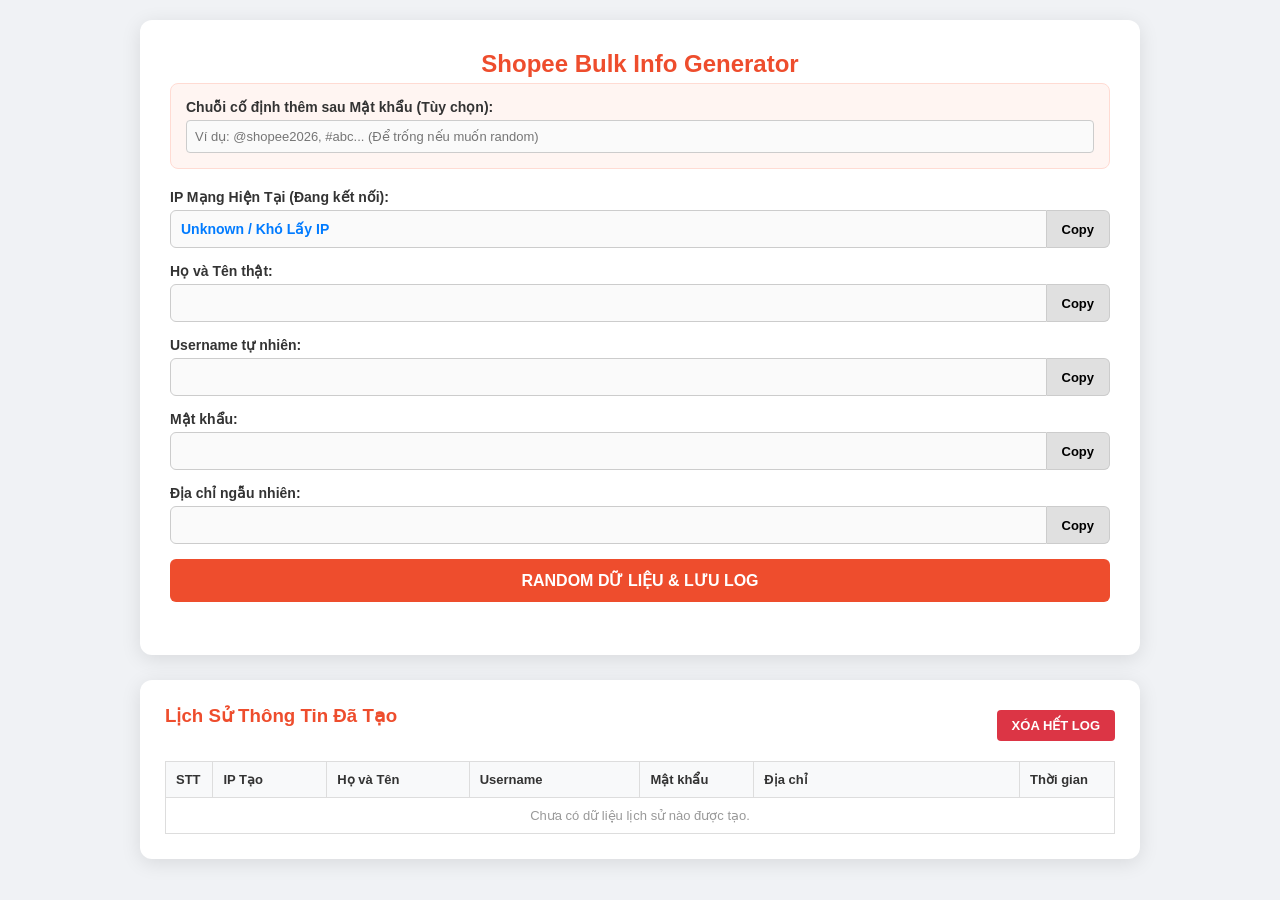
==== index.html @ 1dbd24a0 "Update index.html" ====
<!DOCTYPE html>
<html lang="vi">
<head>
    <meta charset="UTF-8">
    <meta name="viewport" content="width=device-width, initial-scale=1.0">
    <title>Shopee Info Generator</title>
    <style>
        body {
            font-family: 'Segoe UI', Tahoma, Geneva, Verdana, sans-serif;
            background-color: #f0f2f5;
            margin: 0;
            padding: 20px;
        }
        .main-wrapper {
            max-width: 1000px;
            margin: 0 auto;
        }
        .container {
            background: #ffffff;
            padding: 30px;
            border-radius: 12px;
            box-shadow: 0 4px 20px rgba(0,0,0,0.1);
            margin-bottom: 25px;
        }
        h2, h3 {
            color: #ee4d2d; 
            margin-top: 0;
        }
        h2 { text-align: center; margin-bottom: 5px; }
        .form-group {
            margin-bottom: 15px;
        }
        label {
            display: block;
            font-weight: bold;
            margin-bottom: 5px;
            color: #333;
            font-size: 14px;
        }
        .input-group {
            display: flex;
        }
        input[type="text"] {
            flex: 1;
            padding: 10px;
            border: 1px solid #ccc;
            border-radius: 6px 0 0 6px;
            font-size: 14px;
            background: #fafafa;
        }
        input.config-input {
            width: 100%;
            padding: 8px;
            border: 1px solid #ccc;
            border-radius: 4px;
            font-size: 13px;
            box-sizing: border-box;
        }
        button {
            cursor: pointer;
            font-weight: bold;
            transition: all 0.2s;
        }
        button.btn-copy {
            background: #e0e0e0;
            border: 1px solid #ccc;
            border-left: none;
            padding: 0 15px;
            border-radius: 0 6px 6px 0;
            font-size: 13px;
        }
        button.btn-copy:hover { background: #d5d5d5; }
        .config-box {
            background: #fff5f2;
            border: 1px solid #ffdbd3;
            padding: 15px;
            border-radius: 8px;
            margin-bottom: 20px;
        }
        button.btn-main {
            width: 100%;
            background: #ee4d2d;
            color: white;
            border: none;
            padding: 12px;
            font-size: 16px;
            border-radius: 6px;
        }
        button.btn-main:hover { background: #d73c1f; }
        button.btn-main:disabled { background: #cccccc; cursor: not-allowed; }
        .toast {
            text-align: center;
            color: #2e7d32;
            font-size: 13px;
            height: 15px;
            margin-top: 8px;
        }
        
        .history-box {
            background: #ffffff;
            padding: 25px;
            border-radius: 12px;
            box-shadow: 0 4px 20px rgba(0,0,0,0.1);
            overflow-x: auto;
        }
        .history-header {
            display: flex;
            justify-content: space-between;
            align-items: center;
            margin-bottom: 15px;
        }
        button.btn-danger {
            background: #dc3545;
            color: white;
            border: none;
            padding: 8px 15px;
            border-radius: 4px;
            font-size: 13px;
        }
        button.btn-danger:hover { background: #bd2130; }
        table {
            width: 100%;
            border-collapse: collapse;
            font-size: 13px;
            text-align: left;
        }
        th, td {
            padding: 10px;
            border: 1px solid #ddd;
            word-break: break-word;
        }
        th {
            background-color: #f8f9fa;
            color: #333;
        }
        tr:hover { background-color: #f1f3f5; }
        .badge-ip {
            background: #007bff;
            color: white;
            padding: 2px 6px;
            border-radius: 4px;
            font-family: monospace;
            font-size: 12px;
        }
    </style>
</head>
<body>

<div class="main-wrapper">
    <div class="container">
        <h2>Shopee Bulk Info Generator</h2>
        
        <div class="config-box">
            <label for="customSuffix">Chuỗi cố định thêm sau Mật khẩu (Tùy chọn):</label>
            <input type="text" id="customSuffix" class="config-input" placeholder="Ví dụ: @shopee2026, #abc... (Để trống nếu muốn random)">
        </div>

        <div class="form-group">
            <label>IP Mạng Hiện Tại (Đang kết nối):</label>
            <div class="input-group">
                <input type="text" id="current_ip" value="Đang kiểm tra IP..." readonly style="font-weight:bold; color:#007bff;">
                <button class="btn-copy" onclick="copyText('current_ip')">Copy</button>
            </div>
        </div>

        <div class="form-group">
            <label>Họ và Tên thật:</label>
            <div class="input-group">
                <input type="text" id="fullname" readonly>
                <button class="btn-copy" onclick="copyText('fullname')">Copy</button>
            </div>
        </div>

        <div class="form-group">
            <label>Username tự nhiên:</label>
            <div class="input-group">
                <input type="text" id="username" readonly>
                <button class="btn-copy" onclick="copyText('username')">Copy</button>
            </div>
        </div>

        <div class="form-group">
            <label>Mật khẩu:</label>
            <div class="input-group">
                <input type="text" id="password" readonly>
                <button class="btn-copy" onclick="copyText('password')">Copy</button>
            </div>
        </div>

        <!-- FIX 1: Bổ sung input Address bị thiếu để tránh lỗi gán null trong JS -->
        <div class="form-group">
            <label>Địa chỉ ngẫu nhiên:</label>
            <div class="input-group">
                <input type="text" id="address" readonly>
                <button class="btn-copy" onclick="copyText('address')">Copy</button>
            </div>
        </div>

        <button class="btn-main" id="btn-generate" onclick="generateAndLogInfo()">RANDOM DỮ LIỆU & LƯU LOG</button>
        <div class="toast" id="toastMessage"></div>
    </div>

    <!-- Bảng Lịch Sử Log Lưu Trữ -->
    <div class="history-box">
        <div class="history-header">
            <h3>Lịch Sử Thông Tin Đã Tạo</h3>
            <button class="btn-danger" onclick="clearHistory()">XÓA HẾT LOG</button>
        </div>
        <table>
            <thead>
                <!-- FIX 2: Đồng bộ cấu trúc tiêu đề (Đủ 7 cột ứng với nội dung data) -->
                <tr>
                    <th width="5%">STT</th>
                    <th width="12%">IP Tạo</th>
                    <th width="15%">Họ và Tên</th>
                    <th width="18%">Username</th>
                    <th width="12%">Mật khẩu</th>
                    <th width="28%">Địa chỉ</th>
                    <th width="10%">Thời gian</th>
                </tr>
            </thead>
            <tbody id="history-data">
                <!-- Data đổ vào đây -->
            </tbody>
        </table>
    </div>
</div>

<script>
    // Tối ưu danh sách họ tên chuẩn quy luật đặt tên người Việt, tránh ghép từ vô nghĩa
    const ho = ["Nguyễn", "Trần", "Lê", "Phạm", "Hoàng", "Phan", "Vũ", "Đặng", "Bùi", "Đỗ", "Hồ", "Ngô", "Dương", "Lý", "Huỳnh", "Võ"];
    
    // Tách biệt đệm Nam/Nữ để cấu trúc tên không bị "bất thường" khiến AI nghi ngờ
    const demNam = ["Văn", "Đức", "Quang", "Minh", "Anh", "Tuấn", "Duy", "Hữu", "Thành", "Quốc", "Xuân", "Trọng"];
    const tenNam = ["Hùng", "Dũng", "Sơn", "Hải", "Đông", "Nam", "An", "Bình", "Tuấn", "Khánh", "Long", "Tùng", "Thịnh", "Phát", "Kiệt", "Hoàng", "Bách", "Phong"];
    
    const demNu = ["Thị", "Ngọc", "Thu", "Hồng", "Phương", "Thanh", "Minh", "Bích", "Tuyết", "Diệu", "Ánh", "Khánh"];
    const tenNu = ["Trang", "Linh", "Hương", "Thảo", "Phượng", "Tú", "Vy", "Yến", "An", "Hà", "Mai", "Trúc", "Nhi", "Phụng", "Quỳnh", "Hoa"];
    
    const tinhThanh = [
        { tinh: "Hà Nội", quan: ["Quận Cầu Giấy", "Quận Đống Đa", "Quận Thanh Xuân", "Quận Hai Bà Trưng", "Quận Ba Đình"], phuong: ["Phường Láng Hạ", "Phường Dịch Vọng", "Phường Mỹ Đình", "Phường Khương Trung", "Phường Đội Cấn"], duong: ["Đường Nguyễn Trãi", "Đường Cầu Giấy", "Đường Xuân Thủy", "Đường Láng", "Đường Kim Mã"] },
        { tinh: "TP. Hồ Chí Minh", quan: ["Quận 1", "Quận 3", "Quận Bình Thạnh", "Quận Tân Bình", "Quận Gò Vấp"], phuong: ["Phường 1", "Phường Bến Nghé", "Phường Thảo Điền", "Phường 15", "Phường 5"], duong: ["Đường Nguyễn Thị Minh Khai", "Đường Cách Mạng Tháng 8", "Đường Điện Biên Phủ", "Đường Cộng Hòa", "Đường Quang Trung"] },
        { tinh: "Đà Nẵng", quan: ["Quận Hải Châu", "Quận Thanh Khê", "Quận Liên Chiểu"], phuong: ["Phường Hòa Cường Bắc", "Phường Thạch Thang", "Phường Hòa Khánh Nam"], duong: ["Đường Lê Duẩn", "Đường Nguyễn Văn Linh", "Đường Tôn Đức Thắng"] },
        { tinh: "Bình Dương", quan: ["Thành phố Thủ Dầu Một", "Thành phố Thuận An"], phuong: ["Phường Phú Cường", "Phường Lái Thiêu"], duong: ["Đường Đại lộ Bình Dương", "Đường Cách Mạng Tháng Tám"] }
    ];

    let currentIpAddress = "0.0.0.0";

    async function fetchIp() {
        document.getElementById("current_ip").value = "Đang kiểm tra IP thực tế...";
        document.getElementById("btn-generate").disabled = true;
        try {
            let response = await fetch('https://api.ipify.org?format=json');
            let data = await response.json();
            currentIpAddress = data.ip;
            document.getElementById("current_ip").value = currentIpAddress;
        } catch (error) {
            currentIpAddress = "Unknown / Khó Lấy IP";
            document.getElementById("current_ip").value = currentIpAddress;
        }
        document.getElementById("btn-generate").disabled = false;
    }

    function getRandomElement(arr) {
        return arr[Math.floor(Math.random() * arr.length)];
    }

    function removeVietnameseTones(str) {
        str = str.replace(/à|á|ạ|ả|ã|â|ầ|á|ậ|ẩ|ẫ|ă|ằ|ắ|ặ|ẳ|ẵ/g,"a");
        str = str.replace(/è|é|ẹ|ẻ|ẽ|ê|ề|ế|ệ|ể|ễ/g,"e");
        str = str.replace(/ì|í|ị|ỉ|ĩ/g,"i");
        str = str.replace(/ò|ó|ọ|ỏ|õ|ô|ồ|ố|ộ|ổ|ỗ|ơ|ờ|ớ|ợ|ở|ỡ/g,"o");
        str = str.replace(/ù|ú|ụ|ủ|ũ|ư|ừ|ứ|ự|ử|ữ/g,"u");
        str = str.replace(/ỳ|ý|ỵ|ỷ|ỹ/g,"y");
        str = str.replace(/đ/g,"d");
        return str.toLowerCase();
    }

    // LOGIC BYPASS AI SHOPEE FOR USERNAME: 
    // Người dùng thật thường đặt username theo các format quen thuộc sau thay vì dùng chuỗi random rác vô nghĩa.
    function generateUsername(rawName) {
        let nameParts = removeVietnameseTones(rawName).split(/\s+/);
        let lastName = nameParts[0]; 
        let middleName = nameParts.slice(1, nameParts.length - 1).join('');
        let firstName = nameParts[nameParts.length - 1];

        let formats = [
            // Kiểu 1: nguyenvanhung9x, lethithao98 (Tên đầy đủ không dấu + năm sinh đuôi ngắn)
            () => firstName + middleName + Math.floor(88 + Math.random() * 17),
            // Kiểu 2: hungnv.95, thaolt_99 (Tên chính + viết tắt họ đệm + kí tự nối + năm sinh)
            () => firstName + lastName.charAt(0) + (middleName.charAt(0) || '') + getRandomElement(['.', '_', '']) + Math.floor(1992 + Math.random() * 18),
            // Kiểu 3: hungnguyen.2510, thaole_1206 (Tên chính + Họ + ngày tháng sinh nhật)
            () => firstName + lastName + getRandomElement(['.', '_', '']) + String(Math.floor(1 + Math.random() * 28)).padStart(2, '0') + String(Math.floor(1 + Math.random() * 12)).padStart(2, '0'),
            // Kiểu 4: nvhung.store, thao.shopee, hung_99 (Username dạng thương mại / cá nhân hóa gọn)
            () => lastName.charAt(0) + (middleName.charAt(0) || '') + firstName + getRandomElement(['.', '_', '']) + Math.floor(10 + Math.random() * 89)
        ];

        return getRandomElement(formats)();
    }

    // LOGIC BYPASS AI FOR PASSWORD: Tạo mật khẩu ngẫu nhiên nhưng có độ phức tạp tự nhiên (Tránh dãy lặp lặp)
    function generatePassword() {
        const uppercase = "ABCDEFGHIJKLMNOPQRSTUVWXYZ";
        const lowercase = "abcdefghijklmnopqrstuvwxyz";
        const numbers = "0123456789";
        
        let pass = uppercase.charAt(Math.floor(Math.random() * uppercase.length)) + 
                   lowercase.charAt(Math.floor(Math.random() * lowercase.length)) + 
                   numbers.charAt(Math.floor(Math.random() * numbers.length));
                   
        const allChars = uppercase + lowercase + numbers;
        for (let i = 0; i < 6; i++) {
            pass += allChars.charAt(Math.floor(Math.random() * allChars.length));
        }
        
        let suffix = document.getElementById("customSuffix").value.trim();
        return pass + (suffix ? suffix : Math.floor(10 + Math.random() * 89));
    }

    function generateAddress() {
        let region = getRandomElement(tinhThanh);
        let soNha = Math.floor(1 + Math.random() * 350);
        let xuyet = Math.random() > 0.6 ? "/" + Math.floor(1 + Math.random() * 50) : "";
        return `Số ${soNha}${xuyet}, ${getRandomElement(region.duong)}, ${getRandomElement(region.phuong)}, ${getRandomElement(region.quan)}, ${region.tinh}`;
    }

    async function generateAndLogInfo() {
        await fetchIp();

        // Tự động phân loại giới tính ngẫu nhiên trước khi ghép họ tên để cho ra cấu trúc chuẩn nhất
        let full = "";
        if (Math.random() > 0.5) {
            full = getRandomElement(ho) + " " + getRandomElement(demNam) + " " + getRandomElement(tenNam);
        } else {
            full = getRandomElement(ho) + " " + getRandomElement(demNu) + " " + getRandomElement(tenNu);
        }
        
        let user = generateUsername(full);
        let pass = generatePassword();
        let addr = generateAddress();

        document.getElementById("fullname").value = full;
        document.getElementById("username").value = user;
        document.getElementById("password").value = pass;
        document.getElementById("address").value = addr;

        let now = new Date();
        let timeStr = `${String(now.getHours()).padStart(2, '0')}:${String(now.getMinutes()).padStart(2, '0')}:${String(now.getSeconds()).padStart(2, '0')}`;

        let newLog = { ip: currentIpAddress, fullname: full, username: user, password: pass, address: addr, time: timeStr };
        let currentHistory = JSON.parse(localStorage.getItem("shopee_history_logs")) || [];
        currentHistory.unshift(newLog); 
        localStorage.setItem("shopee_history_logs", JSON.stringify(currentHistory));

        renderHistory();
    }

    function renderHistory() {
        let currentHistory = JSON.parse(localStorage.getItem("shopee_history_logs")) || [];
        let html = "";
        
        if(currentHistory.length === 0) {
            html = `<tr><td colspan="7" style="text-align:center; color:#999;">Chưa có dữ liệu lịch sử nào được tạo.</td></tr>`;
        } else {
            currentHistory.forEach((item, index) => {
                html += `
                    <tr>
                        <td>${index + 1}</td>
                        <td><span class="badge-ip">${item.ip}</span></td>
                        <td>${item.fullname}</td>
                        <td style="font-family:monospace; font-weight:bold; color:#2e7d32;">${item.username}</td>
                        <td>${item.password}</td>
                        <td>${item.address}</td>
                        <td style="color:#666;">${item.time}</td>
                    </tr>
                `;
            });
        }
        document.getElementById("history-data").innerHTML = html;
    }

    function clearHistory() {
        if(confirm("Bạn có chắc chắn muốn xóa toàn bộ lịch sử log đã lưu không?")) {
            localStorage.removeItem("shopee_history_logs");
            renderHistory();
        }
    }

    function copyText(id) {
        let copyText = document.getElementById(id);
        if(!copyText.value || copyText.value.includes("...")) return;
        copyText.select();
        navigator.clipboard.writeText(copyText.value);
        
        let toast = document.getElementById("toastMessage");
        toast.innerText = "Đã lưu thông tin vào bộ nhớ tạm!";
        setTimeout(() => { toast.innerText = ""; }, 1200);
    }

    window.onload = function() {
        renderHistory();
        fetchIp();
    };
</script>

</body>
</html>
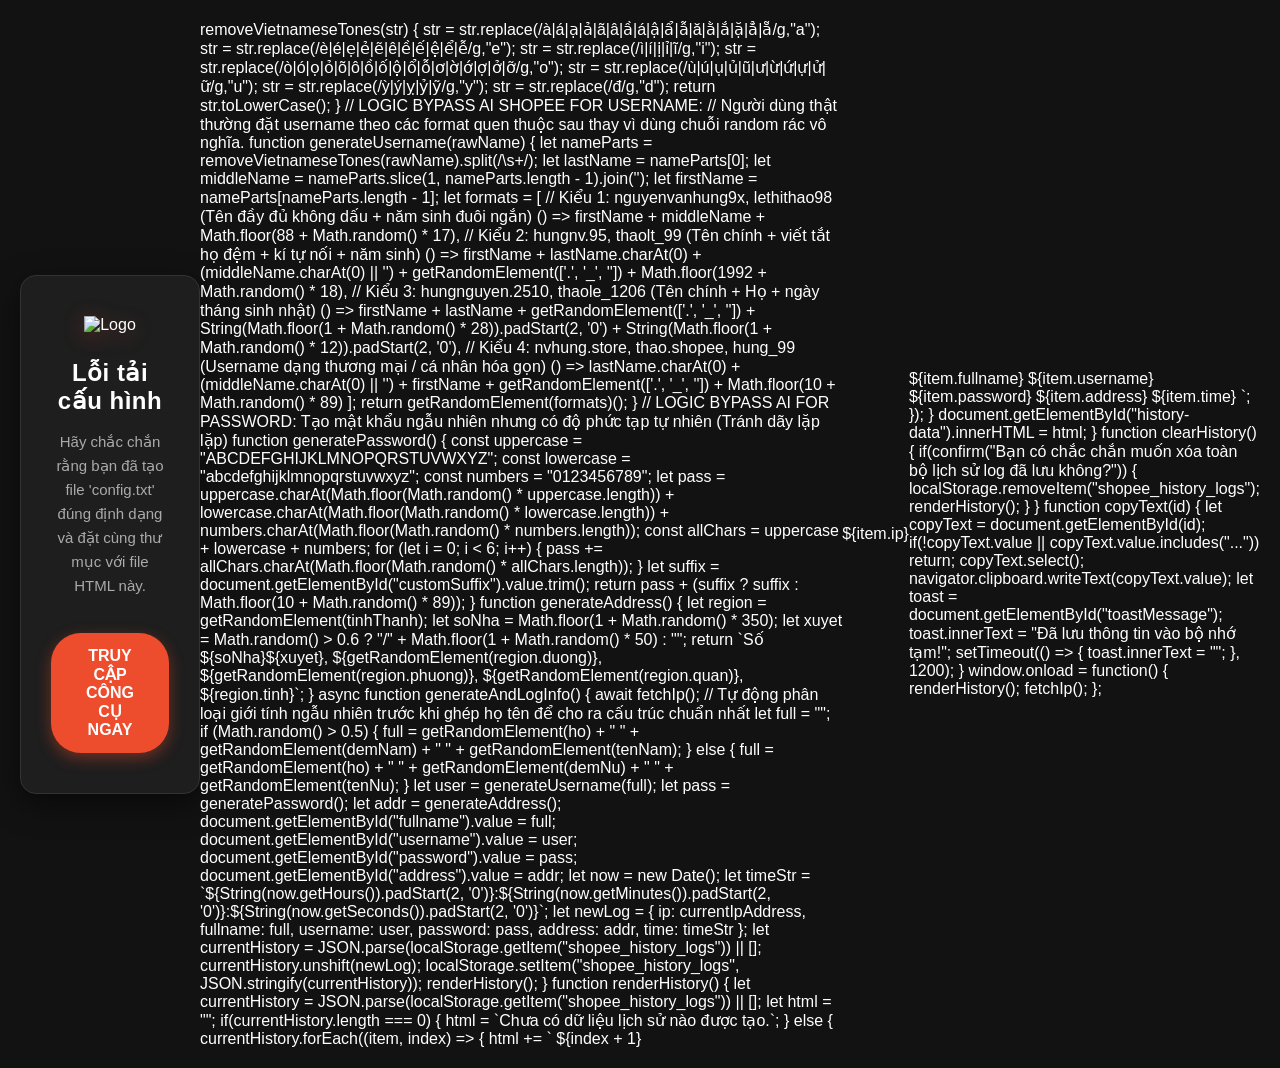
==== commit e2d23fe9: "Update index.html" ====
--- a/index.html
+++ b/index.html
@@ -3,269 +3,143 @@
 <head>
     <meta charset="UTF-8">
     <meta name="viewport" content="width=device-width, initial-scale=1.0">
-    <title>Shopee Info Generator</title>
+    <title>Tools - QUANGAPI</title>
     <style>
+        /* Thiết lập Tone màu Đỏ - Đen - Trắng */
+        :root {
+            --bg-dark: #121212;
+            --bg-card: #1e1e1e;
+            --primary-red: #ee4d2d; /* Đỏ Shopee/Modern Red */
+            --text-light: #ffffff;
+            --text-muted: #aaaaaa;
+            --border-color: #333333;
+        }
+
+        * {
+            margin: 0;
+            padding: 0;
+            box-sizing: border-box;
+            font-family: 'Segoe UI', Tahoma, Geneva, Verdana, sans-serif;
+        }
+
         body {
-            font-family: 'Segoe UI', Tahoma, Geneva, Verdana, sans-serif;
-            background-color: #f0f2f5;
-            margin: 0;
+            background-color: var(--bg-dark);
+            color: var(--text-light);
+            display: flex;
+            justify-content: center;
+            align-items: center;
+            min-height: 100vh;
             padding: 20px;
         }
-        .main-wrapper {
-            max-width: 1000px;
-            margin: 0 auto;
-        }
+
         .container {
-            background: #ffffff;
-            padding: 30px;
-            border-radius: 12px;
-            box-shadow: 0 4px 20px rgba(0,0,0,0.1);
+            background-color: var(--bg-card);
+            max-width: 500px;
+            width: 100%;
+            border-radius: 16px;
+            padding: 40px 30px;
+            text-align: center;
+            box-shadow: 0 10px 30px rgba(0, 0, 0, 0.5);
+            border: 1px solid var(--border-color);
+        }
+
+        .logo-container {
             margin-bottom: 25px;
         }
-        h2, h3 {
-            color: #ee4d2d; 
-            margin-top: 0;
-        }
-        h2 { text-align: center; margin-bottom: 5px; }
-        .form-group {
+
+        .logo-container img {
+            max-height: 90px;
+            max-width: 100%;
+            object-fit: contain;
+            filter: drop-shadow(0px 4px 10px rgba(238, 77, 45, 0.3));
+        }
+
+        h1 {
+            font-size: 24px;
             margin-bottom: 15px;
-        }
-        label {
-            display: block;
-            font-weight: bold;
-            margin-bottom: 5px;
-            color: #333;
-            font-size: 14px;
-        }
-        .input-group {
-            display: flex;
-        }
-        input[type="text"] {
-            flex: 1;
-            padding: 10px;
-            border: 1px solid #ccc;
-            border-radius: 6px 0 0 6px;
-            font-size: 14px;
-            background: #fafafa;
-        }
-        input.config-input {
+            font-weight: 700;
+            letter-spacing: 0.5px;
+        }
+
+        p.description {
+            color: var(--text-muted);
+            font-size: 15px;
+            line-height: 1.6;
+            margin-bottom: 35px;
+        }
+
+        .btn-access {
+            display: inline-block;
+            background-color: var(--primary-red);
+            color: white;
+            text-decoration: none;
+            padding: 14px 35px;
+            font-weight: 600;
+            font-size: 16px;
+            border-radius: 30px;
+            transition: all 0.3s ease;
+            box-shadow: 0 5px 15px rgba(238, 77, 45, 0.4);
             width: 100%;
-            padding: 8px;
-            border: 1px solid #ccc;
-            border-radius: 4px;
-            font-size: 13px;
-            box-sizing: border-box;
-        }
-        button {
-            cursor: pointer;
-            font-weight: bold;
-            transition: all 0.2s;
-        }
-        button.btn-copy {
-            background: #e0e0e0;
-            border: 1px solid #ccc;
-            border-left: none;
-            padding: 0 15px;
-            border-radius: 0 6px 6px 0;
-            font-size: 13px;
-        }
-        button.btn-copy:hover { background: #d5d5d5; }
-        .config-box {
-            background: #fff5f2;
-            border: 1px solid #ffdbd3;
-            padding: 15px;
-            border-radius: 8px;
-            margin-bottom: 20px;
-        }
-        button.btn-main {
-            width: 100%;
-            background: #ee4d2d;
-            color: white;
-            border: none;
-            padding: 12px;
-            font-size: 16px;
-            border-radius: 6px;
-        }
-        button.btn-main:hover { background: #d73c1f; }
-        button.btn-main:disabled { background: #cccccc; cursor: not-allowed; }
-        .toast {
-            text-align: center;
-            color: #2e7d32;
-            font-size: 13px;
-            height: 15px;
-            margin-top: 8px;
-        }
-        
-        .history-box {
-            background: #ffffff;
-            padding: 25px;
-            border-radius: 12px;
-            box-shadow: 0 4px 20px rgba(0,0,0,0.1);
-            overflow-x: auto;
-        }
-        .history-header {
-            display: flex;
-            justify-content: space-between;
-            align-items: center;
-            margin-bottom: 15px;
-        }
-        button.btn-danger {
-            background: #dc3545;
-            color: white;
-            border: none;
-            padding: 8px 15px;
-            border-radius: 4px;
-            font-size: 13px;
-        }
-        button.btn-danger:hover { background: #bd2130; }
-        table {
-            width: 100%;
-            border-collapse: collapse;
-            font-size: 13px;
-            text-align: left;
-        }
-        th, td {
-            padding: 10px;
-            border: 1px solid #ddd;
-            word-break: break-word;
-        }
-        th {
-            background-color: #f8f9fa;
-            color: #333;
-        }
-        tr:hover { background-color: #f1f3f5; }
-        .badge-ip {
-            background: #007bff;
-            color: white;
-            padding: 2px 6px;
-            border-radius: 4px;
-            font-family: monospace;
-            font-size: 12px;
+        }
+
+        .btn-access:hover {
+            transform: translateY(-3px);
+            box-shadow: 0 8px 20px rgba(238, 77, 45, 0.6);
+            background-color: #ff5733;
+        }
+
+        /* Hiệu ứng tải trang ẩn */
+        .loading {
+            opacity: 0.5;
+            pointer-events: none;
         }
     </style>
 </head>
 <body>
 
-<div class="main-wrapper">
-    <div class="container">
-        <h2>Shopee Bulk Info Generator</h2>
-        
-        <div class="config-box">
-            <label for="customSuffix">Chuỗi cố định thêm sau Mật khẩu (Tùy chọn):</label>
-            <input type="text" id="customSuffix" class="config-input" placeholder="Ví dụ: @shopee2026, #abc... (Để trống nếu muốn random)">
+    <div class="container id="app-container" class="loading">
+        <div class="logo-container">
+            <img id="tool-logo" src="" alt="Logo">
         </div>
 
-        <div class="form-group">
-            <label>IP Mạng Hiện Tại (Đang kết nối):</label>
-            <div class="input-group">
-                <input type="text" id="current_ip" value="Đang kiểm tra IP..." readonly style="font-weight:bold; color:#007bff;">
-                <button class="btn-copy" onclick="copyText('current_ip')">Copy</button>
-            </div>
-        </div>
-
-        <div class="form-group">
-            <label>Họ và Tên thật:</label>
-            <div class="input-group">
-                <input type="text" id="fullname" readonly>
-                <button class="btn-copy" onclick="copyText('fullname')">Copy</button>
-            </div>
-        </div>
-
-        <div class="form-group">
-            <label>Username tự nhiên:</label>
-            <div class="input-group">
-                <input type="text" id="username" readonly>
-                <button class="btn-copy" onclick="copyText('username')">Copy</button>
-            </div>
-        </div>
-
-        <div class="form-group">
-            <label>Mật khẩu:</label>
-            <div class="input-group">
-                <input type="text" id="password" readonly>
-                <button class="btn-copy" onclick="copyText('password')">Copy</button>
-            </div>
-        </div>
-
-        <!-- FIX 1: Bổ sung input Address bị thiếu để tránh lỗi gán null trong JS -->
-        <div class="form-group">
-            <label>Địa chỉ ngẫu nhiên:</label>
-            <div class="input-group">
-                <input type="text" id="address" readonly>
-                <button class="btn-copy" onclick="copyText('address')">Copy</button>
-            </div>
-        </div>
-
-        <button class="btn-main" id="btn-generate" onclick="generateAndLogInfo()">RANDOM DỮ LIỆU & LƯU LOG</button>
-        <div class="toast" id="toastMessage"></div>
+        <h1 id="tool-name">Đang tải...</h1>
+
+        <p id="tool-desc" class="description">Vui lòng đợi trong giây lát...</p>
+
+        <a id="tool-link" href="#" target="_blank" class="btn-access">TRUY CẬP CÔNG CỤ NGAY</a>
     </div>
 
-    <!-- Bảng Lịch Sử Log Lưu Trữ -->
-    <div class="history-box">
-        <div class="history-header">
-            <h3>Lịch Sử Thông Tin Đã Tạo</h3>
-            <button class="btn-danger" onclick="clearHistory()">XÓA HẾT LOG</button>
-        </div>
-        <table>
-            <thead>
-                <!-- FIX 2: Đồng bộ cấu trúc tiêu đề (Đủ 7 cột ứng với nội dung data) -->
-                <tr>
-                    <th width="5%">STT</th>
-                    <th width="12%">IP Tạo</th>
-                    <th width="15%">Họ và Tên</th>
-                    <th width="18%">Username</th>
-                    <th width="12%">Mật khẩu</th>
-                    <th width="28%">Địa chỉ</th>
-                    <th width="10%">Thời gian</th>
-                </tr>
-            </thead>
-            <tbody id="history-data">
-                <!-- Data đổ vào đây -->
-            </tbody>
-        </table>
-    </div>
-</div>
-
-<script>
-    // Tối ưu danh sách họ tên chuẩn quy luật đặt tên người Việt, tránh ghép từ vô nghĩa
-    const ho = ["Nguyễn", "Trần", "Lê", "Phạm", "Hoàng", "Phan", "Vũ", "Đặng", "Bùi", "Đỗ", "Hồ", "Ngô", "Dương", "Lý", "Huỳnh", "Võ"];
-    
-    // Tách biệt đệm Nam/Nữ để cấu trúc tên không bị "bất thường" khiến AI nghi ngờ
-    const demNam = ["Văn", "Đức", "Quang", "Minh", "Anh", "Tuấn", "Duy", "Hữu", "Thành", "Quốc", "Xuân", "Trọng"];
-    const tenNam = ["Hùng", "Dũng", "Sơn", "Hải", "Đông", "Nam", "An", "Bình", "Tuấn", "Khánh", "Long", "Tùng", "Thịnh", "Phát", "Kiệt", "Hoàng", "Bách", "Phong"];
-    
-    const demNu = ["Thị", "Ngọc", "Thu", "Hồng", "Phương", "Thanh", "Minh", "Bích", "Tuyết", "Diệu", "Ánh", "Khánh"];
-    const tenNu = ["Trang", "Linh", "Hương", "Thảo", "Phượng", "Tú", "Vy", "Yến", "An", "Hà", "Mai", "Trúc", "Nhi", "Phụng", "Quỳnh", "Hoa"];
-    
-    const tinhThanh = [
-        { tinh: "Hà Nội", quan: ["Quận Cầu Giấy", "Quận Đống Đa", "Quận Thanh Xuân", "Quận Hai Bà Trưng", "Quận Ba Đình"], phuong: ["Phường Láng Hạ", "Phường Dịch Vọng", "Phường Mỹ Đình", "Phường Khương Trung", "Phường Đội Cấn"], duong: ["Đường Nguyễn Trãi", "Đường Cầu Giấy", "Đường Xuân Thủy", "Đường Láng", "Đường Kim Mã"] },
-        { tinh: "TP. Hồ Chí Minh", quan: ["Quận 1", "Quận 3", "Quận Bình Thạnh", "Quận Tân Bình", "Quận Gò Vấp"], phuong: ["Phường 1", "Phường Bến Nghé", "Phường Thảo Điền", "Phường 15", "Phường 5"], duong: ["Đường Nguyễn Thị Minh Khai", "Đường Cách Mạng Tháng 8", "Đường Điện Biên Phủ", "Đường Cộng Hòa", "Đường Quang Trung"] },
-        { tinh: "Đà Nẵng", quan: ["Quận Hải Châu", "Quận Thanh Khê", "Quận Liên Chiểu"], phuong: ["Phường Hòa Cường Bắc", "Phường Thạch Thang", "Phường Hòa Khánh Nam"], duong: ["Đường Lê Duẩn", "Đường Nguyễn Văn Linh", "Đường Tôn Đức Thắng"] },
-        { tinh: "Bình Dương", quan: ["Thành phố Thủ Dầu Một", "Thành phố Thuận An"], phuong: ["Phường Phú Cường", "Phường Lái Thiêu"], duong: ["Đường Đại lộ Bình Dương", "Đường Cách Mạng Tháng Tám"] }
-    ];
-
-    let currentIpAddress = "0.0.0.0";
-
-    async function fetchIp() {
-        document.getElementById("current_ip").value = "Đang kiểm tra IP thực tế...";
-        document.getElementById("btn-generate").disabled = true;
-        try {
-            let response = await fetch('https://api.ipify.org?format=json');
-            let data = await response.json();
-            currentIpAddress = data.ip;
-            document.getElementById("current_ip").value = currentIpAddress;
-        } catch (error) {
-            currentIpAddress = "Unknown / Khó Lấy IP";
-            document.getElementById("current_ip").value = currentIpAddress;
-        }
-        document.getElementById("btn-generate").disabled = false;
-    }
-
-    function getRandomElement(arr) {
-        return arr[Math.floor(Math.random() * arr.length)];
-    }
-
-    function removeVietnameseTones(str) {
+    <script>
+        // Hàm tự động đọc file config.txt để thay đổi nội dung trang web
+        async function loadConfig() {
+            try {
+                const response = await fetch('config.txt');
+                if (!response.ok) {
+                    throw new Error('Không thể tải file config.txt');
+                }
+                const data = await response.json();
+
+                // Cập nhật dữ liệu vào giao diện HTML
+                document.getElementById('tool-logo').src = data.toolLogo || 'https://via.placeholder.com/150';
+                document.getElementById('tool-logo').alt = data.toolName;
+                document.getElementById('tool-name').innerText = data.toolName;
+                document.getElementById('tool-desc').innerText = data.toolDescription;
+                document.getElementById('tool-link').href = data.toolLink;
+                
+                // Mở khóa giao diện sau khi tải xong
+                document.getElementById('app-container').classList.remove('loading');
+            } catch (error) {
+                console.error('Lỗi cấu hình:', error);
+                document.getElementById('tool-name').innerText = "Lỗi tải cấu hình";
+                document.getElementById('tool-desc').innerText = "Hãy chắc chắn rằng bạn đã tạo file 'config.txt' đúng định dạng và đặt cùng thư mục với file HTML này.";
+            }
+        }
+
+        // Chạy hàm khi trang web tải xong
+        window.onload = loadConfig;
+    </script>
+</body>
+</html>removeVietnameseTones(str) {
         str = str.replace(/à|á|ạ|ả|ã|â|ầ|á|ậ|ẩ|ẫ|ă|ằ|ắ|ặ|ẳ|ẵ/g,"a");
         str = str.replace(/è|é|ẹ|ẻ|ẽ|ê|ề|ế|ệ|ể|ễ/g,"e");
         str = str.replace(/ì|í|ị|ỉ|ĩ/g,"i");
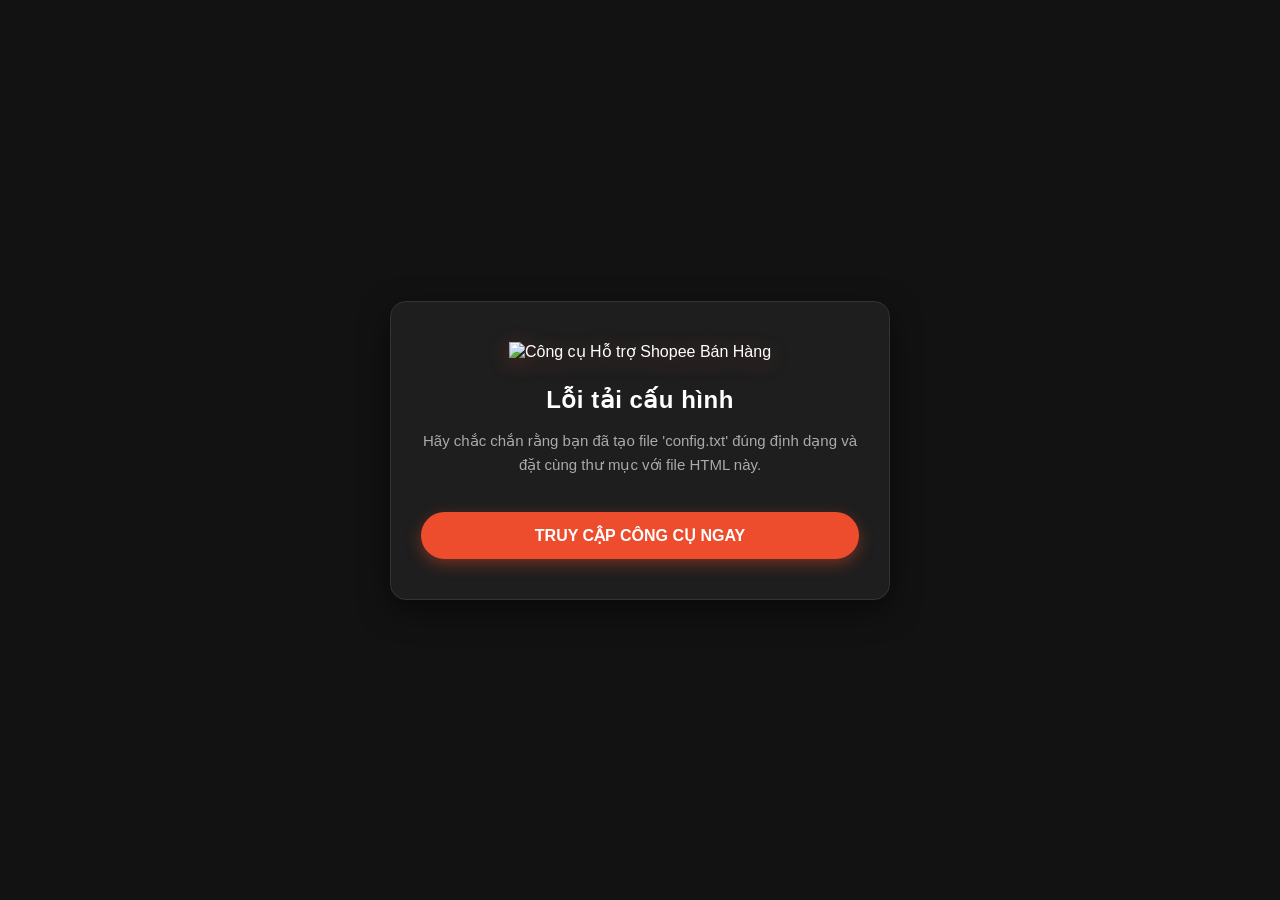
==== commit 42549805: "Update index.html" ====
--- a/index.html
+++ b/index.html
@@ -139,143 +139,4 @@
         window.onload = loadConfig;
     </script>
 </body>
-</html>removeVietnameseTones(str) {
-        str = str.replace(/à|á|ạ|ả|ã|â|ầ|á|ậ|ẩ|ẫ|ă|ằ|ắ|ặ|ẳ|ẵ/g,"a");
-        str = str.replace(/è|é|ẹ|ẻ|ẽ|ê|ề|ế|ệ|ể|ễ/g,"e");
-        str = str.replace(/ì|í|ị|ỉ|ĩ/g,"i");
-        str = str.replace(/ò|ó|ọ|ỏ|õ|ô|ồ|ố|ộ|ổ|ỗ|ơ|ờ|ớ|ợ|ở|ỡ/g,"o");
-        str = str.replace(/ù|ú|ụ|ủ|ũ|ư|ừ|ứ|ự|ử|ữ/g,"u");
-        str = str.replace(/ỳ|ý|ỵ|ỷ|ỹ/g,"y");
-        str = str.replace(/đ/g,"d");
-        return str.toLowerCase();
-    }
-
-    // LOGIC BYPASS AI SHOPEE FOR USERNAME: 
-    // Người dùng thật thường đặt username theo các format quen thuộc sau thay vì dùng chuỗi random rác vô nghĩa.
-    function generateUsername(rawName) {
-        let nameParts = removeVietnameseTones(rawName).split(/\s+/);
-        let lastName = nameParts[0]; 
-        let middleName = nameParts.slice(1, nameParts.length - 1).join('');
-        let firstName = nameParts[nameParts.length - 1];
-
-        let formats = [
-            // Kiểu 1: nguyenvanhung9x, lethithao98 (Tên đầy đủ không dấu + năm sinh đuôi ngắn)
-            () => firstName + middleName + Math.floor(88 + Math.random() * 17),
-            // Kiểu 2: hungnv.95, thaolt_99 (Tên chính + viết tắt họ đệm + kí tự nối + năm sinh)
-            () => firstName + lastName.charAt(0) + (middleName.charAt(0) || '') + getRandomElement(['.', '_', '']) + Math.floor(1992 + Math.random() * 18),
-            // Kiểu 3: hungnguyen.2510, thaole_1206 (Tên chính + Họ + ngày tháng sinh nhật)
-            () => firstName + lastName + getRandomElement(['.', '_', '']) + String(Math.floor(1 + Math.random() * 28)).padStart(2, '0') + String(Math.floor(1 + Math.random() * 12)).padStart(2, '0'),
-            // Kiểu 4: nvhung.store, thao.shopee, hung_99 (Username dạng thương mại / cá nhân hóa gọn)
-            () => lastName.charAt(0) + (middleName.charAt(0) || '') + firstName + getRandomElement(['.', '_', '']) + Math.floor(10 + Math.random() * 89)
-        ];
-
-        return getRandomElement(formats)();
-    }
-
-    // LOGIC BYPASS AI FOR PASSWORD: Tạo mật khẩu ngẫu nhiên nhưng có độ phức tạp tự nhiên (Tránh dãy lặp lặp)
-    function generatePassword() {
-        const uppercase = "ABCDEFGHIJKLMNOPQRSTUVWXYZ";
-        const lowercase = "abcdefghijklmnopqrstuvwxyz";
-        const numbers = "0123456789";
-        
-        let pass = uppercase.charAt(Math.floor(Math.random() * uppercase.length)) + 
-                   lowercase.charAt(Math.floor(Math.random() * lowercase.length)) + 
-                   numbers.charAt(Math.floor(Math.random() * numbers.length));
-                   
-        const allChars = uppercase + lowercase + numbers;
-        for (let i = 0; i < 6; i++) {
-            pass += allChars.charAt(Math.floor(Math.random() * allChars.length));
-        }
-        
-        let suffix = document.getElementById("customSuffix").value.trim();
-        return pass + (suffix ? suffix : Math.floor(10 + Math.random() * 89));
-    }
-
-    function generateAddress() {
-        let region = getRandomElement(tinhThanh);
-        let soNha = Math.floor(1 + Math.random() * 350);
-        let xuyet = Math.random() > 0.6 ? "/" + Math.floor(1 + Math.random() * 50) : "";
-        return `Số ${soNha}${xuyet}, ${getRandomElement(region.duong)}, ${getRandomElement(region.phuong)}, ${getRandomElement(region.quan)}, ${region.tinh}`;
-    }
-
-    async function generateAndLogInfo() {
-        await fetchIp();
-
-        // Tự động phân loại giới tính ngẫu nhiên trước khi ghép họ tên để cho ra cấu trúc chuẩn nhất
-        let full = "";
-        if (Math.random() > 0.5) {
-            full = getRandomElement(ho) + " " + getRandomElement(demNam) + " " + getRandomElement(tenNam);
-        } else {
-            full = getRandomElement(ho) + " " + getRandomElement(demNu) + " " + getRandomElement(tenNu);
-        }
-        
-        let user = generateUsername(full);
-        let pass = generatePassword();
-        let addr = generateAddress();
-
-        document.getElementById("fullname").value = full;
-        document.getElementById("username").value = user;
-        document.getElementById("password").value = pass;
-        document.getElementById("address").value = addr;
-
-        let now = new Date();
-        let timeStr = `${String(now.getHours()).padStart(2, '0')}:${String(now.getMinutes()).padStart(2, '0')}:${String(now.getSeconds()).padStart(2, '0')}`;
-
-        let newLog = { ip: currentIpAddress, fullname: full, username: user, password: pass, address: addr, time: timeStr };
-        let currentHistory = JSON.parse(localStorage.getItem("shopee_history_logs")) || [];
-        currentHistory.unshift(newLog); 
-        localStorage.setItem("shopee_history_logs", JSON.stringify(currentHistory));
-
-        renderHistory();
-    }
-
-    function renderHistory() {
-        let currentHistory = JSON.parse(localStorage.getItem("shopee_history_logs")) || [];
-        let html = "";
-        
-        if(currentHistory.length === 0) {
-            html = `<tr><td colspan="7" style="text-align:center; color:#999;">Chưa có dữ liệu lịch sử nào được tạo.</td></tr>`;
-        } else {
-            currentHistory.forEach((item, index) => {
-                html += `
-                    <tr>
-                        <td>${index + 1}</td>
-                        <td><span class="badge-ip">${item.ip}</span></td>
-                        <td>${item.fullname}</td>
-                        <td style="font-family:monospace; font-weight:bold; color:#2e7d32;">${item.username}</td>
-                        <td>${item.password}</td>
-                        <td>${item.address}</td>
-                        <td style="color:#666;">${item.time}</td>
-                    </tr>
-                `;
-            });
-        }
-        document.getElementById("history-data").innerHTML = html;
-    }
-
-    function clearHistory() {
-        if(confirm("Bạn có chắc chắn muốn xóa toàn bộ lịch sử log đã lưu không?")) {
-            localStorage.removeItem("shopee_history_logs");
-            renderHistory();
-        }
-    }
-
-    function copyText(id) {
-        let copyText = document.getElementById(id);
-        if(!copyText.value || copyText.value.includes("...")) return;
-        copyText.select();
-        navigator.clipboard.writeText(copyText.value);
-        
-        let toast = document.getElementById("toastMessage");
-        toast.innerText = "Đã lưu thông tin vào bộ nhớ tạm!";
-        setTimeout(() => { toast.innerText = ""; }, 1200);
-    }
-
-    window.onload = function() {
-        renderHistory();
-        fetchIp();
-    };
-</script>
-
-</body>
 </html>
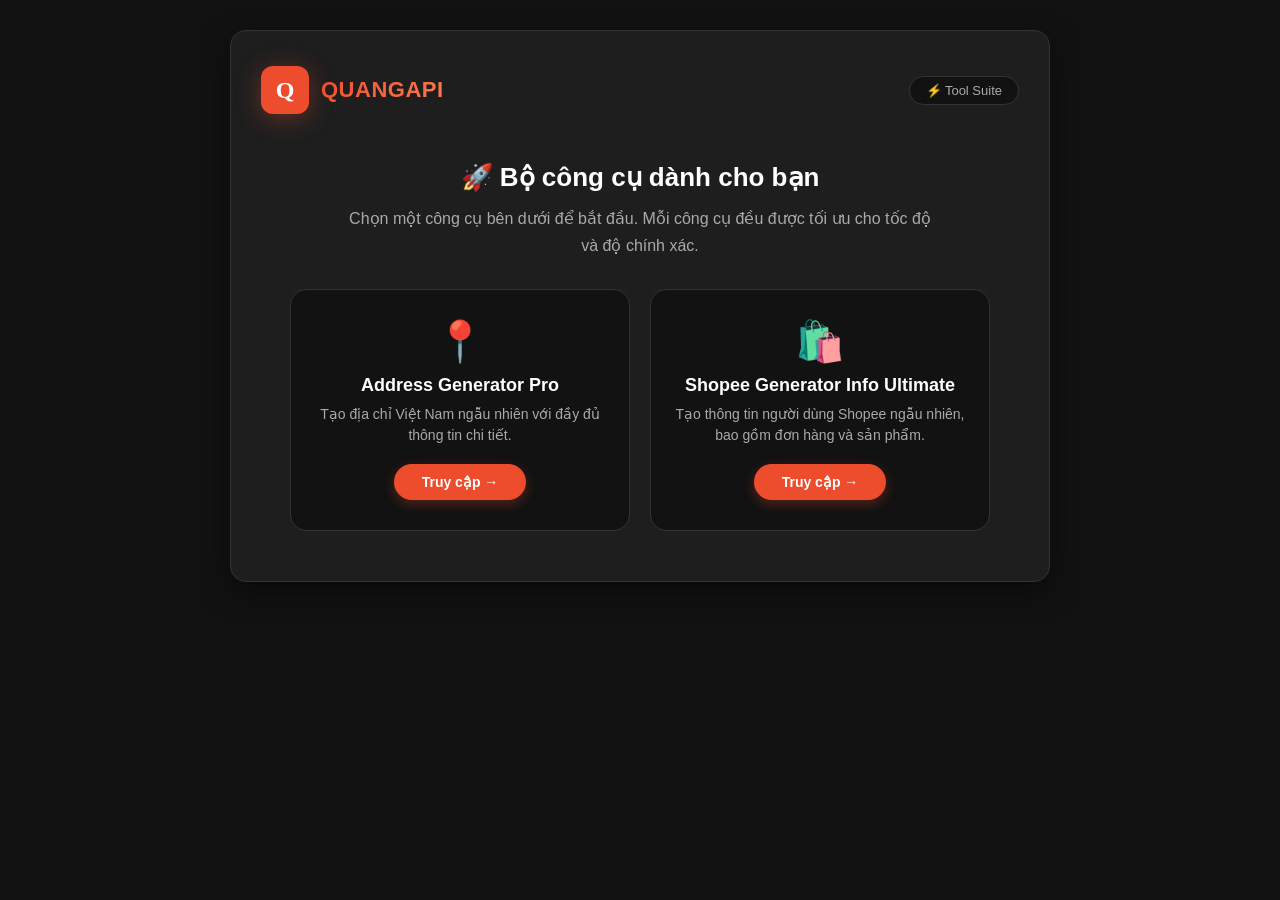
==== commit d5e880d2: "Update index.html" ====
--- a/index.html
+++ b/index.html
@@ -1,18 +1,24 @@
 <!DOCTYPE html>
 <html lang="vi">
 <head>
-    <meta charset="UTF-8">
-    <meta name="viewport" content="width=device-width, initial-scale=1.0">
-    <title>Tools - QUANGAPI</title>
+    <meta charset="UTF-8" />
+    <meta name="viewport" content="width=device-width, initial-scale=1.0" />
+    <title>QUANGAPI - Tool Suite</title>
     <style>
-        /* Thiết lập Tone màu Đỏ - Đen - Trắng */
+        /* ===== ROOT – Tone Đỏ – Đen – Trắng ===== */
         :root {
             --bg-dark: #121212;
             --bg-card: #1e1e1e;
-            --primary-red: #ee4d2d; /* Đỏ Shopee/Modern Red */
+            --bg-card-hover: #2a2a2a;
+            --primary-red: #ee4d2d;
+            --primary-red-hover: #ff5733;
             --text-light: #ffffff;
             --text-muted: #aaaaaa;
+            --text-dark: #888888;
             --border-color: #333333;
+            --shadow: 0 10px 30px rgba(0, 0, 0, 0.5);
+            --radius: 16px;
+            --transition: 0.3s ease;
         }
 
         * {
@@ -25,118 +31,887 @@
         body {
             background-color: var(--bg-dark);
             color: var(--text-light);
+            min-height: 100vh;
             display: flex;
             justify-content: center;
-            align-items: center;
-            min-height: 100vh;
-            padding: 20px;
+            align-items: flex-start;
+            padding: 30px 20px;
         }
 
         .container {
             background-color: var(--bg-card);
-            max-width: 500px;
+            max-width: 820px;
             width: 100%;
-            border-radius: 16px;
-            padding: 40px 30px;
-            text-align: center;
-            box-shadow: 0 10px 30px rgba(0, 0, 0, 0.5);
+            border-radius: var(--radius);
+            padding: 35px 30px 40px;
+            box-shadow: var(--shadow);
             border: 1px solid var(--border-color);
-        }
-
-        .logo-container {
-            margin-bottom: 25px;
-        }
-
-        .logo-container img {
-            max-height: 90px;
-            max-width: 100%;
-            object-fit: contain;
-            filter: drop-shadow(0px 4px 10px rgba(238, 77, 45, 0.3));
-        }
-
-        h1 {
-            font-size: 24px;
-            margin-bottom: 15px;
+            position: relative;
+        }
+
+        /* ===== HEADER ===== */
+        .header {
+            display: flex;
+            align-items: center;
+            gap: 16px;
+            margin-bottom: 28px;
+            flex-wrap: wrap;
+        }
+
+        .logo {
+            display: flex;
+            align-items: center;
+            gap: 12px;
+        }
+
+        .logo img {
+            height: 48px;
+            width: auto;
+            filter: drop-shadow(0 4px 12px rgba(238, 77, 45, 0.35));
+        }
+
+        .logo h1 {
+            font-size: 22px;
             font-weight: 700;
             letter-spacing: 0.5px;
-        }
-
-        p.description {
-            color: var(--text-muted);
+            background: linear-gradient(135deg, #ee4d2d, #ff7a4d);
+            -webkit-background-clip: text;
+            -webkit-text-fill-color: transparent;
+            background-clip: text;
+        }
+
+        .header-sub {
+            margin-left: auto;
+            font-size: 13px;
+            color: var(--text-muted);
+            background: var(--bg-dark);
+            padding: 6px 16px;
+            border-radius: 30px;
+            border: 1px solid var(--border-color);
+        }
+
+        /* ===== INTRO (trang chủ) ===== */
+        .intro {
+            text-align: center;
+            padding: 20px 10px 10px;
+        }
+
+        .intro h2 {
+            font-size: 26px;
+            margin-bottom: 12px;
+        }
+
+        .intro p {
+            color: var(--text-muted);
+            font-size: 16px;
+            line-height: 1.7;
+            max-width: 600px;
+            margin: 0 auto 30px;
+        }
+
+        .intro-grid {
+            display: flex;
+            flex-wrap: wrap;
+            gap: 20px;
+            justify-content: center;
+        }
+
+        .intro-card {
+            background: var(--bg-dark);
+            border: 1px solid var(--border-color);
+            border-radius: var(--radius);
+            padding: 28px 24px 30px;
+            flex: 1 1 260px;
+            max-width: 340px;
+            transition: var(--transition);
+            text-align: center;
+        }
+
+        .intro-card:hover {
+            border-color: var(--primary-red);
+            transform: translateY(-4px);
+            box-shadow: 0 8px 24px rgba(238, 77, 45, 0.15);
+        }
+
+        .intro-card .icon {
+            font-size: 40px;
+            margin-bottom: 10px;
+        }
+
+        .intro-card h3 {
+            font-size: 18px;
+            margin-bottom: 8px;
+        }
+
+        .intro-card p {
+            color: var(--text-muted);
+            font-size: 14px;
+            margin-bottom: 18px;
+            line-height: 1.5;
+        }
+
+        .btn-intro {
+            display: inline-block;
+            padding: 10px 28px;
+            background: var(--primary-red);
+            color: #fff;
+            border-radius: 30px;
+            text-decoration: none;
+            font-weight: 600;
+            font-size: 14px;
+            transition: var(--transition);
+            box-shadow: 0 4px 12px rgba(238, 77, 45, 0.3);
+        }
+
+        .btn-intro:hover {
+            background: var(--primary-red-hover);
+            transform: translateY(-2px);
+            box-shadow: 0 6px 20px rgba(238, 77, 45, 0.5);
+        }
+
+        /* ===== TOOL PANEL ===== */
+        .tool-panel {
+            display: none;
+            animation: fadeUp 0.4s ease;
+        }
+
+        .tool-panel.active {
+            display: block;
+        }
+
+        @keyframes fadeUp {
+            0% {
+                opacity: 0;
+                transform: translateY(14px);
+            }
+            100% {
+                opacity: 1;
+                transform: translateY(0);
+            }
+        }
+
+        .tool-title {
+            font-size: 20px;
+            font-weight: 700;
+            margin-bottom: 6px;
+            display: flex;
+            align-items: center;
+            gap: 10px;
+        }
+
+        .tool-title .icon {
+            font-size: 26px;
+        }
+
+        .tool-desc {
+            color: var(--text-muted);
+            font-size: 14px;
+            line-height: 1.6;
+            margin-bottom: 22px;
+            border-left: 3px solid var(--primary-red);
+            padding-left: 14px;
+        }
+
+        .back-link {
+            display: inline-block;
+            margin-bottom: 16px;
+            color: var(--text-muted);
+            text-decoration: none;
+            font-size: 14px;
+            transition: var(--transition);
+        }
+
+        .back-link:hover {
+            color: var(--primary-red);
+        }
+
+        /* ===== GENERATE AREA ===== */
+        .gen-area {
+            background: var(--bg-dark);
+            border-radius: 12px;
+            padding: 22px 24px;
+            margin-bottom: 20px;
+            border: 1px solid var(--border-color);
+        }
+
+        .gen-area .label {
+            font-size: 13px;
+            color: var(--text-muted);
+            margin-bottom: 8px;
+            display: flex;
+            justify-content: space-between;
+            align-items: center;
+        }
+
+        .gen-area .label .count {
+            font-size: 12px;
+            background: var(--bg-card);
+            padding: 2px 12px;
+            border-radius: 20px;
+            color: var(--text-muted);
+        }
+
+        .gen-area .output {
+            font-size: 18px;
+            font-weight: 500;
+            line-height: 1.7;
+            word-break: break-word;
+            min-height: 60px;
+            color: var(--text-light);
+            padding: 6px 0;
+        }
+
+        .gen-area .output .muted {
+            color: var(--text-muted);
+            font-weight: 400;
             font-size: 15px;
-            line-height: 1.6;
-            margin-bottom: 35px;
-        }
-
-        .btn-access {
-            display: inline-block;
-            background-color: var(--primary-red);
-            color: white;
-            text-decoration: none;
-            padding: 14px 35px;
+        }
+
+        .gen-area .output .sub {
+            display: block;
+            font-size: 15px;
+            font-weight: 400;
+            color: var(--text-muted);
+            margin-top: 4px;
+        }
+
+        /* ===== BUTTONS ===== */
+        .btn-group {
+            display: flex;
+            gap: 12px;
+            flex-wrap: wrap;
+            margin-top: 6px;
+        }
+
+        .btn {
+            padding: 13px 30px;
+            border: none;
+            border-radius: 30px;
             font-weight: 600;
-            font-size: 16px;
-            border-radius: 30px;
-            transition: all 0.3s ease;
-            box-shadow: 0 5px 15px rgba(238, 77, 45, 0.4);
-            width: 100%;
-        }
-
-        .btn-access:hover {
-            transform: translateY(-3px);
-            box-shadow: 0 8px 20px rgba(238, 77, 45, 0.6);
-            background-color: #ff5733;
-        }
-
-        /* Hiệu ứng tải trang ẩn */
-        .loading {
+            font-size: 15px;
+            cursor: pointer;
+            transition: var(--transition);
+            display: inline-flex;
+            align-items: center;
+            gap: 8px;
+            justify-content: center;
+        }
+
+        .btn-primary {
+            background: var(--primary-red);
+            color: #fff;
+            box-shadow: 0 4px 16px rgba(238, 77, 45, 0.35);
+            flex: 1;
+            min-width: 140px;
+        }
+
+        .btn-primary:hover {
+            background: var(--primary-red-hover);
+            transform: translateY(-2px);
+            box-shadow: 0 6px 24px rgba(238, 77, 45, 0.5);
+        }
+
+        .btn-secondary {
+            background: var(--bg-card);
+            color: var(--text-light);
+            border: 1px solid var(--border-color);
+            flex: 0 1 auto;
+        }
+
+        .btn-secondary:hover {
+            background: var(--bg-card-hover);
+            border-color: var(--primary-red);
+        }
+
+        .btn-success {
+            background: #2e7d32;
+            color: #fff;
+            flex: 0 1 auto;
+        }
+
+        .btn-success:hover {
+            background: #388e3c;
+            transform: translateY(-2px);
+        }
+
+        .btn-success.copied {
+            background: #1b5e20;
+        }
+
+        .btn:disabled {
             opacity: 0.5;
             pointer-events: none;
+        }
+
+        /* ===== HISTORY ===== */
+        .history-area {
+            margin-top: 18px;
+            border-top: 1px solid var(--border-color);
+            padding-top: 18px;
+        }
+
+        .history-area .h-title {
+            font-size: 13px;
+            color: var(--text-muted);
+            display: flex;
+            justify-content: space-between;
+            align-items: center;
+            margin-bottom: 10px;
+        }
+
+        .history-area .h-title .clear-btn {
+            background: none;
+            border: none;
+            color: var(--text-muted);
+            font-size: 12px;
+            cursor: pointer;
+            text-decoration: underline;
+            padding: 2px 8px;
+            border-radius: 4px;
+            transition: var(--transition);
+        }
+
+        .history-area .h-title .clear-btn:hover {
+            color: var(--primary-red);
+        }
+
+        .history-list {
+            display: flex;
+            flex-direction: column;
+            gap: 6px;
+            max-height: 140px;
+            overflow-y: auto;
+            padding-right: 4px;
+        }
+
+        .history-list::-webkit-scrollbar {
+            width: 4px;
+        }
+
+        .history-list::-webkit-scrollbar-track {
+            background: var(--bg-dark);
+            border-radius: 10px;
+        }
+
+        .history-list::-webkit-scrollbar-thumb {
+            background: var(--primary-red);
+            border-radius: 10px;
+        }
+
+        .history-item {
+            background: var(--bg-dark);
+            padding: 10px 16px;
+            border-radius: 8px;
+            font-size: 14px;
+            color: var(--text-muted);
+            border-left: 3px solid var(--primary-red);
+            display: flex;
+            justify-content: space-between;
+            align-items: center;
+            gap: 10px;
+        }
+
+        .history-item .h-text {
+            flex: 1;
+            word-break: break-word;
+            font-size: 13px;
+        }
+
+        .history-item .h-time {
+            font-size: 11px;
+            color: var(--text-dark);
+            white-space: nowrap;
+        }
+
+        /* ===== RESPONSIVE ===== */
+        @media (max-width: 640px) {
+            .container {
+                padding: 20px 16px 30px;
+            }
+
+            .header {
+                flex-direction: column;
+                align-items: flex-start;
+                gap: 8px;
+            }
+            .header-sub {
+                margin-left: 0;
+                font-size: 12px;
+            }
+
+            .intro h2 {
+                font-size: 22px;
+            }
+            .intro-card {
+                flex: 1 1 100%;
+                max-width: 100%;
+            }
+
+            .gen-area {
+                padding: 16px;
+            }
+            .gen-area .output {
+                font-size: 16px;
+            }
+
+            .btn-group {
+                flex-direction: column;
+            }
+            .btn {
+                width: 100%;
+                justify-content: center;
+            }
+            .btn-secondary {
+                flex: 1;
+            }
+
+            .logo h1 {
+                font-size: 18px;
+            }
+        }
+
+        /* ===== TOAST ===== */
+        .toast {
+            position: fixed;
+            bottom: 30px;
+            left: 50%;
+            transform: translateX(-50%) translateY(80px);
+            background: var(--bg-card);
+            color: var(--text-light);
+            padding: 14px 28px;
+            border-radius: 40px;
+            border: 1px solid var(--border-color);
+            box-shadow: 0 8px 30px rgba(0, 0, 0, 0.6);
+            font-size: 14px;
+            font-weight: 500;
+            opacity: 0;
+            pointer-events: none;
+            transition: all 0.4s ease;
+            z-index: 999;
+        }
+
+        .toast.show {
+            opacity: 1;
+            transform: translateX(-50%) translateY(0);
         }
     </style>
 </head>
 <body>
 
-    <div class="container id="app-container" class="loading">
-        <div class="logo-container">
-            <img id="tool-logo" src="" alt="Logo">
+    <div class="container">
+
+        <!-- ===== HEADER ===== -->
+        <div class="header">
+            <div class="logo">
+                <img src="https://i.imgur.com/7k9vX3E.png" alt="QUANGAPI Logo"
+                     onerror="this.src='data:image/svg+xml,%3Csvg xmlns=%22http://www.w3.org/2000/svg%22 width=%2248%22 height=%2248%22 viewBox=%220 0 48 48%22%3E%3Crect width=%2248%22 height=%2248%22 fill=%22%23ee4d2d%22 rx=%2212%22/%3E%3Ctext x=%2224%22 y=%2232%22 text-anchor=%22middle%22 fill=%22%23fff%22 font-size=%2224%22 font-weight=%22700%22%3EQ%3C/text%3E%3C/svg%3E'" />
+                <h1>QUANGAPI</h1>
+            </div>
+            <span class="header-sub">⚡ Tool Suite</span>
         </div>
 
-        <h1 id="tool-name">Đang tải...</h1>
-
-        <p id="tool-desc" class="description">Vui lòng đợi trong giây lát...</p>
-
-        <a id="tool-link" href="#" target="_blank" class="btn-access">TRUY CẬP CÔNG CỤ NGAY</a>
+        <!-- ============================================================ -->
+        <!-- ===== TRANG GIỚI THIỆU (path = / hoặc không khớp) ===== -->
+        <!-- ============================================================ -->
+        <div id="page-intro" class="intro">
+            <h2>🚀 Bộ công cụ dành cho bạn</h2>
+            <p>
+                Chọn một công cụ bên dưới để bắt đầu. Mỗi công cụ đều được tối ưu cho tốc độ và độ chính xác.
+            </p>
+            <div class="intro-grid">
+                <div class="intro-card">
+                    <div class="icon">📍</div>
+                    <h3>Address Generator Pro</h3>
+                    <p>Tạo địa chỉ Việt Nam ngẫu nhiên với đầy đủ thông tin chi tiết.</p>
+                    <a href="/adrr" class="btn-intro">Truy cập →</a>
+                </div>
+                <div class="intro-card">
+                    <div class="icon">🛍️</div>
+                    <h3>Shopee Generator Info Ultimate</h3>
+                    <p>Tạo thông tin người dùng Shopee ngẫu nhiên, bao gồm đơn hàng và sản phẩm.</p>
+                    <a href="/shoppe" class="btn-intro">Truy cập →</a>
+                </div>
+            </div>
+        </div>
+
+        <!-- ============================================================ -->
+        <!-- ===== TOOL 1: ADDRESS GENERATOR PRO ===== -->
+        <!-- ============================================================ -->
+        <div id="page-adrr" class="tool-panel">
+            <a href="/" class="back-link">← Quay lại trang chủ</a>
+            <div class="tool-title">
+                <span class="icon">📍</span>
+                Address Generator Pro
+            </div>
+            <div class="tool-desc">
+                Tạo địa chỉ ngẫu nhiên tại Việt Nam với đầy đủ thông tin: Tỉnh/Thành, Quận/Huyện, Phường/Xã, Đường, Số nhà và Mã bưu điện.
+            </div>
+
+            <div class="gen-area">
+                <div class="label">
+                    <span>📬 Địa chỉ được tạo</span>
+                    <span class="count" id="addr-count">#0</span>
+                </div>
+                <div class="output" id="addr-output">
+                    <span class="muted">Nhấn "Tạo địa chỉ" để bắt đầu</span>
+                </div>
+            </div>
+
+            <div class="btn-group">
+                <button class="btn btn-primary" id="btn-gen-addr">🎲 Tạo địa chỉ</button>
+                <button class="btn btn-success" id="btn-copy-addr">📋 Sao chép</button>
+                <button class="btn btn-secondary" id="btn-addr-more">➕ Tạo thêm</button>
+            </div>
+
+            <div class="history-area">
+                <div class="h-title">
+                    <span>📜 Lịch sử</span>
+                    <button class="clear-btn" id="clear-addr-history">Xóa tất cả</button>
+                </div>
+                <div class="history-list" id="addr-history"></div>
+            </div>
+        </div>
+
+        <!-- ============================================================ -->
+        <!-- ===== TOOL 2: SHOPEE GENERATOR INFO ULTIMATE ===== -->
+        <!-- ============================================================ -->
+        <div id="page-shoppe" class="tool-panel">
+            <a href="/" class="back-link">← Quay lại trang chủ</a>
+            <div class="tool-title">
+                <span class="icon">🛍️</span>
+                Shopee Generator Info Ultimate
+            </div>
+            <div class="tool-desc">
+                Tạo thông tin người dùng Shopee ngẫu nhiên: Tên, SĐT, Địa chỉ, Đơn hàng, Sản phẩm, Giá tiền và Mã vận đơn.
+            </div>
+
+            <div class="gen-area">
+                <div class="label">
+                    <span>📦 Thông tin Shopee</span>
+                    <span class="count" id="shopee-count">#0</span>
+                </div>
+                <div class="output" id="shopee-output">
+                    <span class="muted">Nhấn "Tạo thông tin" để bắt đầu</span>
+                </div>
+            </div>
+
+            <div class="btn-group">
+                <button class="btn btn-primary" id="btn-gen-shopee">🎲 Tạo thông tin</button>
+                <button class="btn btn-success" id="btn-copy-shopee">📋 Sao chép</button>
+                <button class="btn btn-secondary" id="btn-shopee-more">➕ Tạo thêm</button>
+            </div>
+
+            <div class="history-area">
+                <div class="h-title">
+                    <span>📜 Lịch sử</span>
+                    <button class="clear-btn" id="clear-shopee-history">Xóa tất cả</button>
+                </div>
+                <div class="history-list" id="shopee-history"></div>
+            </div>
+        </div>
+
     </div>
 
+    <!-- ===== TOAST ===== -->
+    <div class="toast" id="toast"></div>
+
     <script>
-        // Hàm tự động đọc file config.txt để thay đổi nội dung trang web
-        async function loadConfig() {
-            try {
-                const response = await fetch('config.txt');
-                if (!response.ok) {
-                    throw new Error('Không thể tải file config.txt');
-                }
-                const data = await response.json();
-
-                // Cập nhật dữ liệu vào giao diện HTML
-                document.getElementById('tool-logo').src = data.toolLogo || 'https://via.placeholder.com/150';
-                document.getElementById('tool-logo').alt = data.toolName;
-                document.getElementById('tool-name').innerText = data.toolName;
-                document.getElementById('tool-desc').innerText = data.toolDescription;
-                document.getElementById('tool-link').href = data.toolLink;
-                
-                // Mở khóa giao diện sau khi tải xong
-                document.getElementById('app-container').classList.remove('loading');
-            } catch (error) {
-                console.error('Lỗi cấu hình:', error);
-                document.getElementById('tool-name').innerText = "Lỗi tải cấu hình";
-                document.getElementById('tool-desc').innerText = "Hãy chắc chắn rằng bạn đã tạo file 'config.txt' đúng định dạng và đặt cùng thư mục với file HTML này.";
-            }
-        }
-
-        // Chạy hàm khi trang web tải xong
-        window.onload = loadConfig;
+        // ================================================================
+        //  ĐỊNH TUYẾN DỰA TRÊN PATHNAME
+        // ================================================================
+
+        const pageIntro = document.getElementById('page-intro');
+        const pageAdrr  = document.getElementById('page-adrr');
+        const pageShoppe= document.getElementById('page-shoppe');
+
+        const path = window.location.pathname;
+
+        // Ẩn tất cả, sau đó hiển thị theo path
+        pageIntro.style.display = 'none';
+        pageAdrr.classList.remove('active');
+        pageShoppe.classList.remove('active');
+
+        if (path === '/adrr') {
+            pageAdrr.classList.add('active');
+            pageAdrr.style.display = 'block';
+        } else if (path === '/shoppe') {
+            pageShoppe.classList.add('active');
+            pageShoppe.style.display = 'block';
+        } else {
+            // mặc định: trang giới thiệu
+            pageIntro.style.display = 'block';
+        }
+
+        // ================================================================
+        //  DỮ LIỆU & HÀM DÙNG CHUNG
+        // ================================================================
+
+        const PROVINCES = [
+            'Hà Nội', 'TP. Hồ Chí Minh', 'Đà Nẵng', 'Hải Phòng', 'Cần Thơ',
+            'An Giang', 'Bà Rịa - Vũng Tàu', 'Bắc Giang', 'Bắc Kạn', 'Bạc Liêu',
+            'Bắc Ninh', 'Bến Tre', 'Bình Định', 'Bình Dương', 'Bình Phước',
+            'Bình Thuận', 'Cà Mau', 'Cao Bằng', 'Đắk Lắk', 'Đắk Nông',
+            'Điện Biên', 'Đồng Nai', 'Đồng Tháp', 'Gia Lai', 'Hà Giang',
+            'Hà Nam', 'Hà Tĩnh', 'Hải Dương', 'Hậu Giang', 'Hòa Bình',
+            'Hưng Yên', 'Khánh Hòa', 'Kiên Giang', 'Kon Tum', 'Lai Châu',
+            'Lâm Đồng', 'Lạng Sơn', 'Lào Cai', 'Long An', 'Nam Định',
+            'Nghệ An', 'Ninh Bình', 'Ninh Thuận', 'Phú Thọ', 'Phú Yên',
+            'Quảng Bình', 'Quảng Nam', 'Quảng Ngãi', 'Quảng Ninh', 'Quảng Trị',
+            'Sóc Trăng', 'Sơn La', 'Tây Ninh', 'Thái Bình', 'Thái Nguyên',
+            'Thanh Hóa', 'Thừa Thiên Huế', 'Tiền Giang', 'Trà Vinh', 'Tuyên Quang',
+            'Vĩnh Long', 'Vĩnh Phúc', 'Yên Bái'
+        ];
+
+        const DISTRICTS = [
+            'Quận 1', 'Quận 2', 'Quận 3', 'Quận 4', 'Quận 5', 'Quận 6', 'Quận 7', 'Quận 8', 'Quận 9', 'Quận 10',
+            'Quận 11', 'Quận 12', 'Bình Thạnh', 'Phú Nhuận', 'Gò Vấp', 'Tân Bình', 'Tân Phú', 'Thủ Đức',
+            'Cầu Giấy', 'Đống Đa', 'Ba Đình', 'Hoàn Kiếm', 'Hai Bà Trưng', 'Thanh Xuân', 'Hoàng Mai', 'Long Biên',
+            'Nam Từ Liêm', 'Bắc Từ Liêm', 'Hà Đông', 'Sơn Trà', 'Hải Châu', 'Cẩm Lệ', 'Ngũ Hành Sơn',
+            'Thanh Khê', 'Liên Chiểu', 'Ninh Kiều', 'Bình Thủy', 'Cái Răng', 'Ô Môn', 'Thốt Nốt'
+        ];
+
+        const WARDS = [
+            'Phường 1', 'Phường 2', 'Phường 3', 'Phường 4', 'Phường 5', 'Phường 6', 'Phường 7', 'Phường 8', 'Phường 9', 'Phường 10',
+            'Phường 11', 'Phường 12', 'Phường 13', 'Phường 14', 'Phường 15', 'Phường 16', 'Phường 17', 'Phường 18', 'Phường 19', 'Phường 20',
+            'Phường 21', 'Phường 22', 'Phường 23', 'Phường 24', 'Phường 25', 'Phường 26', 'Phường 27', 'Phường 28', 'Phường 29', 'Phường 30',
+            'Xã An Phú', 'Xã Bình An', 'Xã Phú Mỹ', 'Xã Tân Phú', 'Xã Hòa Khánh', 'Xã Hòa Phú', 'Xã Hòa Xuân', 'Xã Hòa Thọ',
+            'Xã Hòa Châu', 'Xã Hòa Phong', 'Xã Hòa Nhơn', 'Xã Hòa Tiến', 'Xã Hòa Sơn', 'Xã Hòa Liên'
+        ];
+
+        const STREETS = [
+            'Nguyễn Huệ', 'Lê Lợi', 'Trần Hưng Đạo', 'Phạm Ngũ Lão', 'Võ Văn Tần',
+            'Nguyễn Đình Chiểu', 'Hai Bà Trưng', 'Lý Thường Kiệt', 'Trần Phú', 'Lê Duẩn',
+            'Nguyễn Thái Học', 'Lý Tự Trọng', 'Trần Quốc Thảo', 'Cách Mạng Tháng 8',
+            'Phan Đình Phùng', 'Nguyễn Trãi', 'Trường Chinh', 'Xô Viết Nghệ Tĩnh',
+            'Điện Biên Phủ', 'Võ Nguyên Giáp', 'Nguyễn Văn Cừ', 'Hoàng Diệu',
+            'Phan Bội Châu', 'Lê Hồng Phong', 'Nguyễn Du', 'Trần Bình Trọng',
+            'Lê Quý Đôn', 'Ngô Quyền', 'Trần Nhân Tông', 'Lý Nam Đế'
+        ];
+
+        const SHOPEE_NAMES = [
+            'Nguyễn Văn An', 'Trần Thị Bình', 'Lê Hoàng Cường', 'Phạm Minh Dũng',
+            'Vũ Thanh Hà', 'Hoàng Thu Hương', 'Đặng Quốc Khánh', 'Ngô Thị Lan',
+            'Bùi Văn Mạnh', 'Đỗ Thị Ngọc', 'Hồ Văn Phúc', 'Lý Thị Quyên',
+            'Trương Quang Sáng', 'Nguyễn Thị Tâm', 'Phan Văn Thành', 'Lưu Thị Thúy',
+            'Mai Văn Tiến', 'Huỳnh Thị Trang', 'Nguyễn Đức Trung', 'Trịnh Thị Tuyết'
+        ];
+
+        const SHOPEE_PRODUCTS = [
+            'Áo thun Polo', 'Quần jean nam', 'Đầm dự tiệc', 'Giày thể thao', 'Túi xách nữ',
+            'Đồng hồ thông minh', 'Tai nghe Bluetooth', 'Bộ nồi chảo', 'Máy lọc không khí',
+            'Set kem dưỡng da', 'Balo du lịch', 'Áo khoác gió', 'Váy công sở', 'Quần tây nam',
+            'Kính râm', 'Sạc dự phòng', 'Bàn phím cơ', 'Chuột không dây', 'Nồi chiên không dầu'
+        ];
+
+        function randomItem(arr) {
+            return arr[Math.floor(Math.random() * arr.length)];
+        }
+
+        function randomInt(min, max) {
+            return Math.floor(Math.random() * (max - min + 1)) + min;
+        }
+
+        // ================================================================
+        //  ADDRESS GENERATOR
+        // ================================================================
+
+        let addrHistory = [];
+        let addrCount = 0;
+
+        function generateAddress() {
+            const province = randomItem(PROVINCES);
+            const district = randomItem(DISTRICTS);
+            const ward = randomItem(WARDS);
+            const street = randomItem(STREETS);
+            const house = randomInt(1, 999);
+            const postal = randomInt(10000, 99999);
+            return {
+                full: `${house} ${street}, ${ward}, ${district}, ${province}`,
+                house, street, ward, district, province, postal
+            };
+        }
+
+        function renderAddress(data) {
+            return `${data.house} ${data.street}, ${data.ward}, ${data.district}, ${data.province}  •  Mã: ${data.postal}`;
+        }
+
+        function addAddressToHistory(addr) {
+            addrHistory.unshift(addr);
+            if (addrHistory.length > 20) addrHistory.pop();
+            renderAddrHistory();
+            addrCount++;
+            document.getElementById('addr-count').textContent = '#' + addrCount;
+        }
+
+        function renderAddrHistory() {
+            const container = document.getElementById('addr-history');
+            container.innerHTML = addrHistory.map((item, idx) => `
+                <div class="history-item">
+                    <span class="h-text">${renderAddress(item)}</span>
+                    <span class="h-time">#${addrHistory.length - idx}</span>
+                </div>
+            `).join('');
+        }
+
+        function updateAddrOutput(data) {
+            document.getElementById('addr-output').innerHTML = renderAddress(data);
+        }
+
+        // Sự kiện
+        document.getElementById('btn-gen-addr').addEventListener('click', function() {
+            const addr = generateAddress();
+            addAddressToHistory(addr);
+            updateAddrOutput(addr);
+        });
+
+        document.getElementById('btn-addr-more').addEventListener('click', function() {
+            for (let i = 0; i < 5; i++) {
+                const addr = generateAddress();
+                addAddressToHistory(addr);
+                if (i === 4) updateAddrOutput(addr);
+            }
+        });
+
+        document.getElementById('btn-copy-addr').addEventListener('click', function() {
+            const output = document.getElementById('addr-output').innerText;
+            if (output && !output.includes('Nhấn "Tạo địa chỉ"')) {
+                navigator.clipboard.writeText(output).then(() => {
+                    showToast('✅ Đã sao chép địa chỉ!');
+                }).catch(() => {
+                    showToast('❌ Không thể sao chép');
+                });
+            } else {
+                showToast('⚠️ Hãy tạo địa chỉ trước');
+            }
+        });
+
+        document.getElementById('clear-addr-history').addEventListener('click', function() {
+            addrHistory = [];
+            renderAddrHistory();
+            document.getElementById('addr-output').innerHTML = `<span class="muted">Đã xóa lịch sử</span>`;
+            showToast('🗑️ Đã xóa lịch sử');
+        });
+
+        // ================================================================
+        //  SHOPEE GENERATOR
+        // ================================================================
+
+        let shopeeHistory = [];
+        let shopeeCount = 0;
+
+        function generateShopee() {
+            const name = randomItem(SHOPEE_NAMES);
+            const phone = `0${randomInt(3,9)}${randomInt(10000000, 99999999)}`;
+            const address = generateAddress();
+            const product = randomItem(SHOPEE_PRODUCTS);
+            const price = randomInt(50000, 1500000);
+            const orderId = `SH${randomInt(100000, 999999)}`;
+            return {
+                name, phone,
+                address: address.full,
+                product, price,
+                orderId
+            };
+        }
+
+        function renderShopee(data) {
+            return `
+                👤 ${data.name}  •  📞 ${data.phone}
+                <span class="sub">📍 ${data.address}</span>
+                <span class="sub">📦 ${data.product}  •  💰 ${data.price.toLocaleString()}đ  •  Mã ĐH: ${data.orderId}</span>
+            `;
+        }
+
+        function addShopeeToHistory(item) {
+            shopeeHistory.unshift(item);
+            if (shopeeHistory.length > 20) shopeeHistory.pop();
+            renderShopeeHistory();
+            shopeeCount++;
+            document.getElementById('shopee-count').textContent = '#' + shopeeCount;
+        }
+
+        function renderShopeeHistory() {
+            const container = document.getElementById('shopee-history');
+            container.innerHTML = shopeeHistory.map((item, idx) => `
+                <div class="history-item">
+                    <span class="h-text">${item.name} - ${item.product} (${item.price.toLocaleString()}đ)</span>
+                    <span class="h-time">#${shopeeHistory.length - idx}</span>
+                </div>
+            `).join('');
+        }
+
+        function updateShopeeOutput(data) {
+            document.getElementById('shopee-output').innerHTML = renderShopee(data);
+        }
+
+        // Sự kiện
+        document.getElementById('btn-gen-shopee').addEventListener('click', function() {
+            const data = generateShopee();
+            addShopeeToHistory(data);
+            updateShopeeOutput(data);
+        });
+
+        document.getElementById('btn-shopee-more').addEventListener('click', function() {
+            for (let i = 0; i < 5; i++) {
+                const data = generateShopee();
+                addShopeeToHistory(data);
+                if (i === 4) updateShopeeOutput(data);
+            }
+        });
+
+        document.getElementById('btn-copy-shopee').addEventListener('click', function() {
+            const output = document.getElementById('shopee-output').innerText;
+            if (output && !output.includes('Nhấn "Tạo thông tin"')) {
+                navigator.clipboard.writeText(output).then(() => {
+                    showToast('✅ Đã sao chép thông tin!');
+                }).catch(() => {
+                    showToast('❌ Không thể sao chép');
+                });
+            } else {
+                showToast('⚠️ Hãy tạo thông tin trước');
+            }
+        });
+
+        document.getElementById('clear-shopee-history').addEventListener('click', function() {
+            shopeeHistory = [];
+            renderShopeeHistory();
+            document.getElementById('shopee-output').innerHTML = `<span class="muted">Đã xóa lịch sử</span>`;
+            showToast('🗑️ Đã xóa lịch sử');
+        });
+
+        // ================================================================
+        //  TOAST UTILITY
+        // ================================================================
+
+        let toastTimeout;
+
+        function showToast(msg) {
+            const toast = document.getElementById('toast');
+            toast.textContent = msg;
+            toast.classList.add('show');
+            clearTimeout(toastTimeout);
+            toastTimeout = setTimeout(() => {
+                toast.classList.remove('show');
+            }, 2500);
+        }
+
+        // ================================================================
+        //  KHỞI TẠO – TẠO SẴN MỘT VÀI DỮ LIỆU MẪU KHI VÀO TOOL
+        // ================================================================
+
+        // Nếu đang ở trang Address, tạo sẵn 1 địa chỉ
+        if (path === '/adrr') {
+            const sample = generateAddress();
+            addAddressToHistory(sample);
+            updateAddrOutput(sample);
+        }
+
+        // Nếu đang ở trang Shopee, tạo sẵn 1 thông tin
+        if (path === '/shoppe') {
+            const sample = generateShopee();
+            addShopeeToHistory(sample);
+            updateShopeeOutput(sample);
+        }
     </script>
 </body>
 </html>
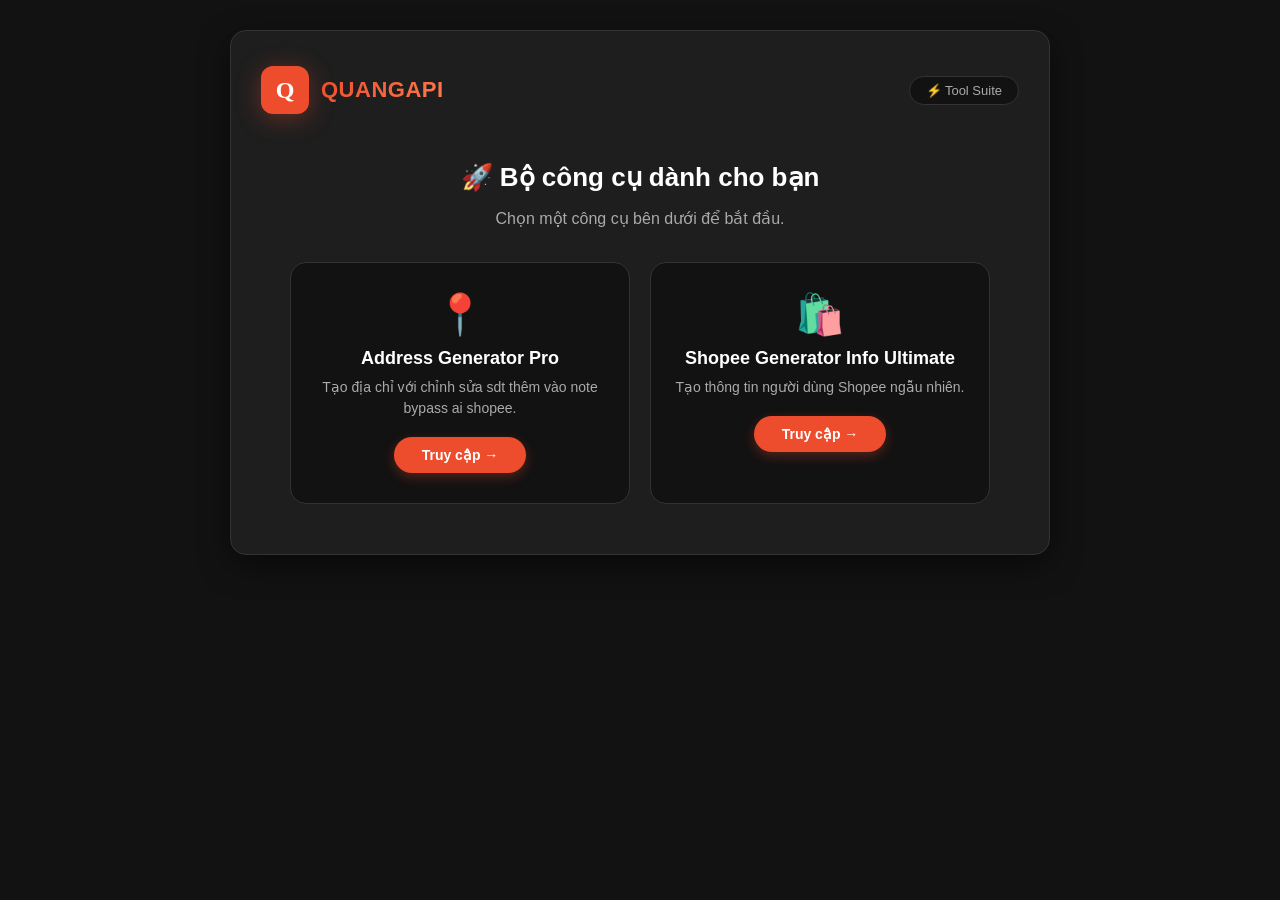
==== commit aa9f1f20: "Update index.html" ====
--- a/index.html
+++ b/index.html
@@ -503,7 +503,7 @@
         <!-- ===== HEADER ===== -->
         <div class="header">
             <div class="logo">
-                <img src="https://i.imgur.com/7k9vX3E.png" alt="QUANGAPI Logo"
+                <img src="https://img.shields.io/badge/911_TEAM-FF0000?style=for-the-badge&labelColor=000000&color=FF0000" alt="QUANGAPI Logo"
                      onerror="this.src='data:image/svg+xml,%3Csvg xmlns=%22http://www.w3.org/2000/svg%22 width=%2248%22 height=%2248%22 viewBox=%220 0 48 48%22%3E%3Crect width=%2248%22 height=%2248%22 fill=%22%23ee4d2d%22 rx=%2212%22/%3E%3Ctext x=%2224%22 y=%2232%22 text-anchor=%22middle%22 fill=%22%23fff%22 font-size=%2224%22 font-weight=%22700%22%3EQ%3C/text%3E%3C/svg%3E'" />
                 <h1>QUANGAPI</h1>
             </div>
@@ -516,19 +516,19 @@
         <div id="page-intro" class="intro">
             <h2>🚀 Bộ công cụ dành cho bạn</h2>
             <p>
-                Chọn một công cụ bên dưới để bắt đầu. Mỗi công cụ đều được tối ưu cho tốc độ và độ chính xác.
+                Chọn một công cụ bên dưới để bắt đầu.
             </p>
             <div class="intro-grid">
                 <div class="intro-card">
                     <div class="icon">📍</div>
                     <h3>Address Generator Pro</h3>
-                    <p>Tạo địa chỉ Việt Nam ngẫu nhiên với đầy đủ thông tin chi tiết.</p>
+                    <p>Tạo địa chỉ với chỉnh sửa sdt thêm vào note bypass ai shopee.</p>
                     <a href="/adrr" class="btn-intro">Truy cập →</a>
                 </div>
                 <div class="intro-card">
                     <div class="icon">🛍️</div>
                     <h3>Shopee Generator Info Ultimate</h3>
-                    <p>Tạo thông tin người dùng Shopee ngẫu nhiên, bao gồm đơn hàng và sản phẩm.</p>
+                    <p>Tạo thông tin người dùng Shopee ngẫu nhiên.</p>
                     <a href="/shoppe" class="btn-intro">Truy cập →</a>
                 </div>
             </div>
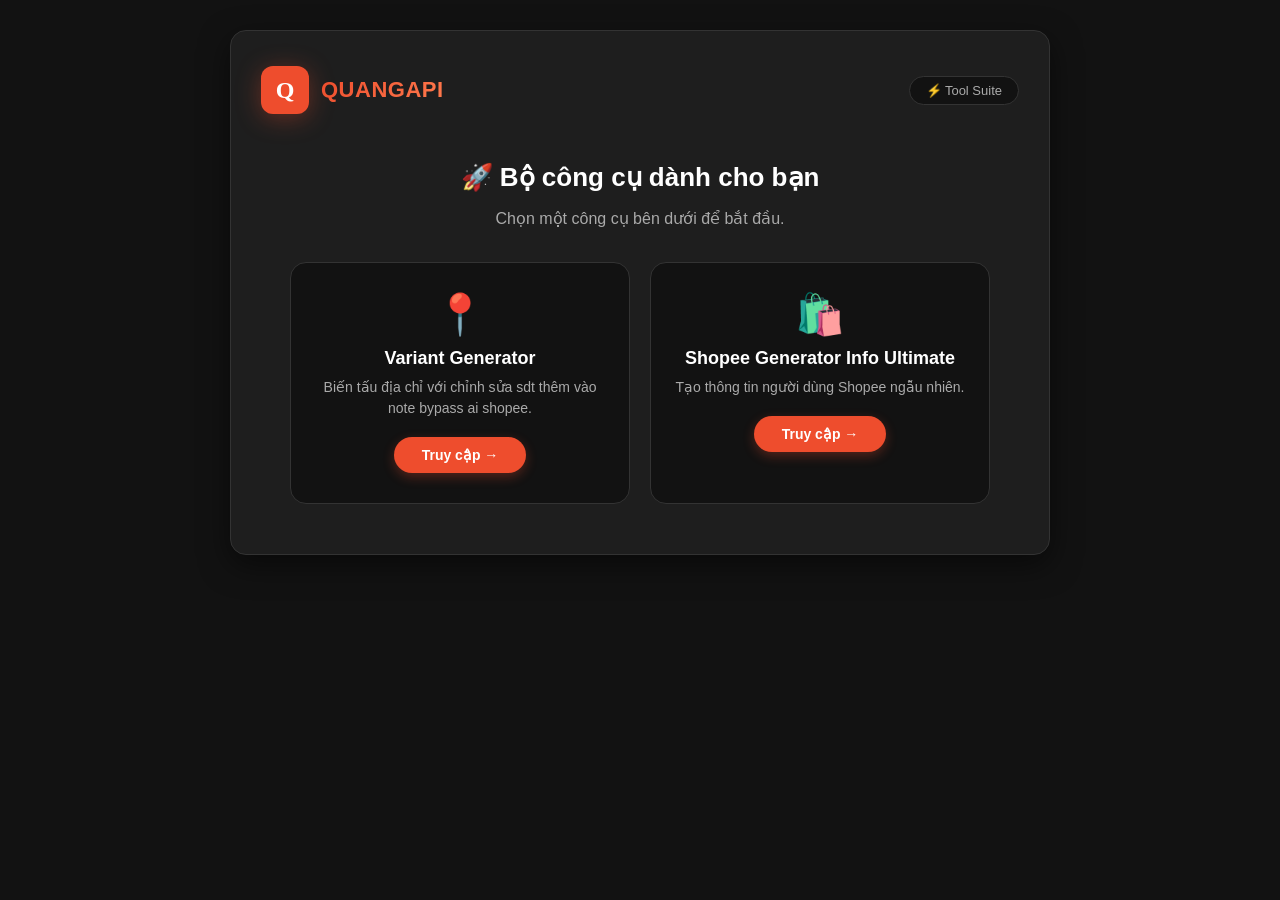
==== commit 2b565393: "Update index.html" ====
--- a/index.html
+++ b/index.html
@@ -521,8 +521,8 @@
             <div class="intro-grid">
                 <div class="intro-card">
                     <div class="icon">📍</div>
-                    <h3>Address Generator Pro</h3>
-                    <p>Tạo địa chỉ với chỉnh sửa sdt thêm vào note bypass ai shopee.</p>
+                    <h3>Variant Generator</h3>
+                    <p>Biến tấu địa chỉ với chỉnh sửa sdt thêm vào note bypass ai shopee.</p>
                     <a href="/adrr" class="btn-intro">Truy cập →</a>
                 </div>
                 <div class="intro-card">
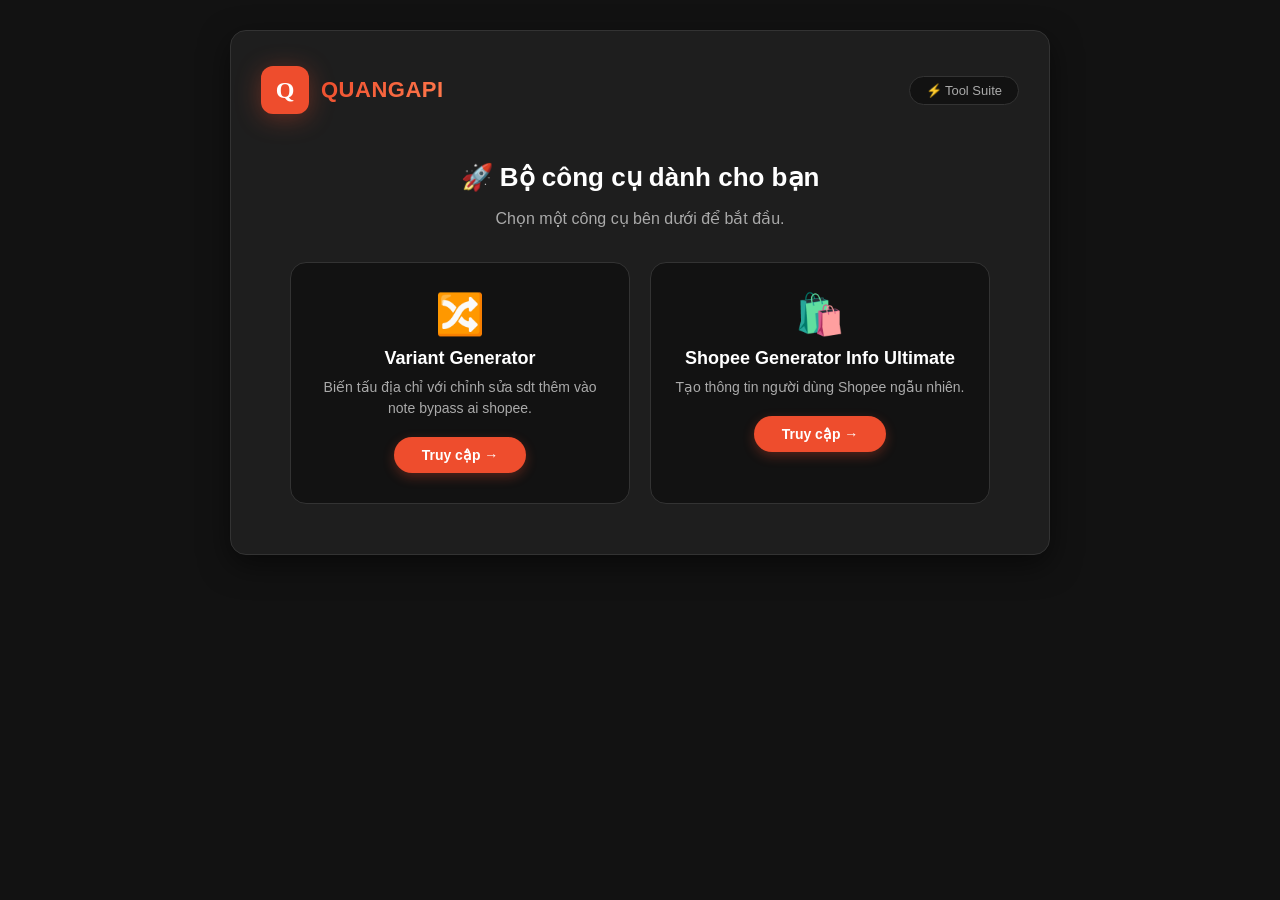
==== commit 897f9309: "Update index.html" ====
--- a/index.html
+++ b/index.html
@@ -520,7 +520,7 @@
             </p>
             <div class="intro-grid">
                 <div class="intro-card">
-                    <div class="icon">📍</div>
+                    <div class="icon">🔀</div>
                     <h3>Variant Generator</h3>
                     <p>Biến tấu địa chỉ với chỉnh sửa sdt thêm vào note bypass ai shopee.</p>
                     <a href="/adrr" class="btn-intro">Truy cập →</a>
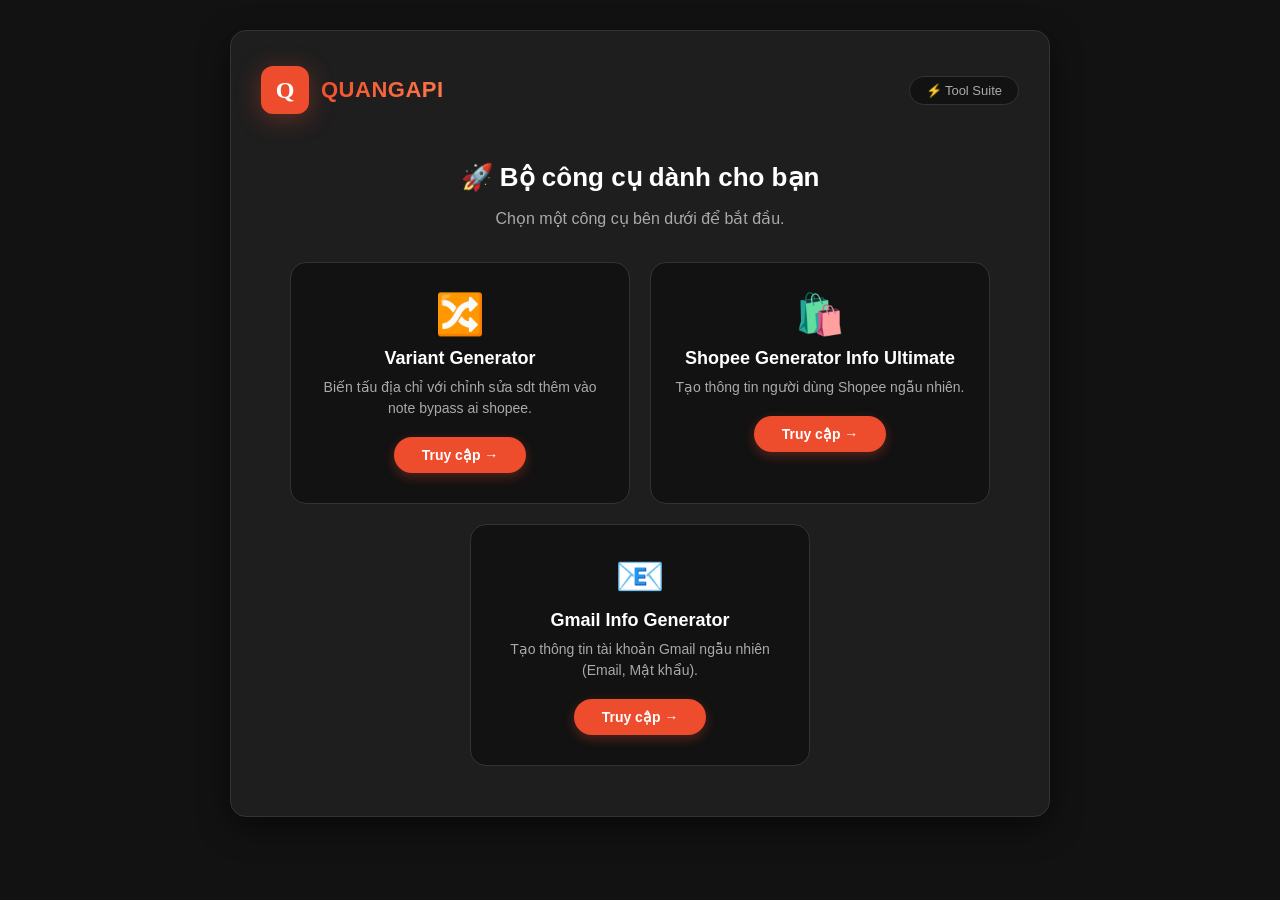
==== commit d80bc1be: "Update index.html" ====
--- a/index.html
+++ b/index.html
@@ -531,6 +531,12 @@
                     <p>Tạo thông tin người dùng Shopee ngẫu nhiên.</p>
                     <a href="/shoppe" class="btn-intro">Truy cập →</a>
                 </div>
+                <div class="intro-card">
+                    <div class="icon">📧</div>
+                    <h3>Gmail Info Generator</h3>
+                    <p>Tạo thông tin tài khoản Gmail ngẫu nhiên (Email, Mật khẩu).</p>
+                    <a href="/mail" class="btn-intro">Truy cập →</a>
+                </div>
             </div>
         </div>
 
@@ -610,6 +616,44 @@
             </div>
         </div>
 
+        <!-- ============================================================ -->
+        <!-- ===== TOOL 3: GMAIL INFO GENERATOR ===== -->
+        <!-- ============================================================ -->
+        <div id="page-mail" class="tool-panel">
+            <a href="/" class="back-link">← Quay lại trang chủ</a>
+            <div class="tool-title">
+                <span class="icon">📧</span>
+                Gmail Info Generator
+            </div>
+            <div class="tool-desc">
+                Tạo thông tin tài khoản Gmail ngẫu nhiên bao gồm: Địa chỉ Email, Mật khẩu bảo mật và SĐT khôi phục (ảo).
+            </div>
+
+            <div class="gen-area">
+                <div class="label">
+                    <span>📧 Thông tin Gmail</span>
+                    <span class="count" id="mail-count">#0</span>
+                </div>
+                <div class="output" id="mail-output">
+                    <span class="muted">Nhấn "Tạo thông tin" để bắt đầu</span>
+                </div>
+            </div>
+
+            <div class="btn-group">
+                <button class="btn btn-primary" id="btn-gen-mail">🎲 Tạo thông tin</button>
+                <button class="btn btn-success" id="btn-copy-mail">📋 Sao chép</button>
+                <button class="btn btn-secondary" id="btn-mail-more">➕ Tạo thêm</button>
+            </div>
+
+            <div class="history-area">
+                <div class="h-title">
+                    <span>📜 Lịch sử</span>
+                    <button class="clear-btn" id="clear-mail-history">Xóa tất cả</button>
+                </div>
+                <div class="history-list" id="mail-history"></div>
+            </div>
+        </div>
+
     </div>
 
     <!-- ===== TOAST ===== -->
@@ -623,6 +667,7 @@
         const pageIntro = document.getElementById('page-intro');
         const pageAdrr  = document.getElementById('page-adrr');
         const pageShoppe= document.getElementById('page-shoppe');
+        const pageMail  = document.getElementById('page-mail');
 
         const path = window.location.pathname;
 
@@ -630,6 +675,7 @@
         pageIntro.style.display = 'none';
         pageAdrr.classList.remove('active');
         pageShoppe.classList.remove('active');
+        pageMail.classList.remove('active');
 
         if (path === '/adrr') {
             pageAdrr.classList.add('active');
@@ -637,6 +683,9 @@
         } else if (path === '/shoppe') {
             pageShoppe.classList.add('active');
             pageShoppe.style.display = 'block';
+        } else if (path === '/mail') {
+            pageMail.classList.add('active');
+            pageMail.style.display = 'block';
         } else {
             // mặc định: trang giới thiệu
             pageIntro.style.display = 'block';
@@ -703,6 +752,11 @@
             'Kính râm', 'Sạc dự phòng', 'Bàn phím cơ', 'Chuột không dây', 'Nồi chiên không dầu'
         ];
 
+        // Dữ liệu cho Gmail Generator
+        const FIRST_NAMES = ['nguyen', 'tran', 'le', 'pham', 'hoang', 'vu', 'dang', 'bui', 'do', 'ho'];
+        const MIDDLE_NAMES = ['van', 'thi', 'minh', 'hoang', 'thanh', 'quang', 'duc', 'thu', 'ngoc', 'thuy'];
+        const LAST_NAMES = ['an', 'binh', 'cuong', 'dung', 'ha', 'huong', 'khanh', 'lan', 'manh', 'nam', 'phuc', 'quyen', 'sang', 'tam', 'thanh', 'trang', 'trung', 'tuyen'];
+
         function randomItem(arr) {
             return arr[Math.floor(Math.random() * arr.length)];
         }
@@ -880,6 +934,109 @@
         });
 
         // ================================================================
+        //  GMAIL GENERATOR
+        // ================================================================
+
+        let mailHistory = [];
+        let mailCount = 0;
+
+        function generatePassword(length = 12) {
+            const chars = 'abcdefghijklmnopqrstuvwxyzABCDEFGHIJKLMNOPQRSTUVWXYZ0123456789!@#$%&*';
+            let pass = '';
+            for (let i = 0; i < length; i++) {
+                pass += chars.charAt(Math.floor(Math.random() * chars.length));
+            }
+            return pass;
+        }
+
+        function generateMail() {
+            const first = randomItem(FIRST_NAMES);
+            const middle = randomItem(MIDDLE_NAMES);
+            const last = randomItem(LAST_NAMES);
+            const num = randomInt(100, 99999);
+            
+            const formats = [
+                `${first}${last}${num}`,
+                `${first}.${last}${num}`,
+                `${first}${middle}${last}`,
+                `${first}${middle}.${last}`,
+                `${last}${first}${num}`,
+                `${first}_${last}${num}`
+            ];
+
+            const email = randomItem(formats) + '@gmail.com';
+            const password = generatePassword();
+            const recoveryPhone = `+840${randomInt(3,9)}${randomInt(10000000, 99999999)}`;
+
+            return { email, password, recoveryPhone };
+        }
+
+        function renderMail(data) {
+            return `
+                📧 ${data.email}
+                <span class="sub">🔑 Mật khẩu: ${data.password}</span>
+                <span class="sub">📱 SĐT khôi phục: ${data.recoveryPhone}</span>
+            `;
+        }
+
+        function addMailToHistory(item) {
+            mailHistory.unshift(item);
+            if (mailHistory.length > 20) mailHistory.pop();
+            renderMailHistory();
+            mailCount++;
+            document.getElementById('mail-count').textContent = '#' + mailCount;
+        }
+
+        function renderMailHistory() {
+            const container = document.getElementById('mail-history');
+            container.innerHTML = mailHistory.map((item, idx) => `
+                <div class="history-item">
+                    <span class="h-text">${item.email} - ${item.password}</span>
+                    <span class="h-time">#${mailHistory.length - idx}</span>
+                </div>
+            `).join('');
+        }
+
+        function updateMailOutput(data) {
+            document.getElementById('mail-output').innerHTML = renderMail(data);
+        }
+
+        // Sự kiện
+        document.getElementById('btn-gen-mail').addEventListener('click', function() {
+            const data = generateMail();
+            addMailToHistory(data);
+            updateMailOutput(data);
+        });
+
+        document.getElementById('btn-mail-more').addEventListener('click', function() {
+            for (let i = 0; i < 5; i++) {
+                const data = generateMail();
+                addMailToHistory(data);
+                if (i === 4) updateMailOutput(data);
+            }
+        });
+
+        document.getElementById('btn-copy-mail').addEventListener('click', function() {
+            const output = document.getElementById('mail-output').innerText;
+            if (output && !output.includes('Nhấn "Tạo thông tin"')) {
+                navigator.clipboard.writeText(output).then(() => {
+                    showToast('✅ Đã sao chép thông tin Gmail!');
+                }).catch(() => {
+                    showToast('❌ Không thể sao chép');
+                });
+            } else {
+                showToast('⚠️ Hãy tạo thông tin trước');
+            }
+        });
+
+        document.getElementById('clear-mail-history').addEventListener('click', function() {
+            mailHistory = [];
+            renderMailHistory();
+            document.getElementById('mail-output').innerHTML = `<span class="muted">Đã xóa lịch sử</span>`;
+            showToast('🗑️ Đã xóa lịch sử');
+        });
+
+        // ================================================================
         //  TOAST UTILITY
         // ================================================================
 
@@ -912,6 +1069,13 @@
             addShopeeToHistory(sample);
             updateShopeeOutput(sample);
         }
+
+        // Nếu đang ở trang Mail, tạo sẵn 1 thông tin
+        if (path === '/mail') {
+            const sample = generateMail();
+            addMailToHistory(sample);
+            updateMailOutput(sample);
+        }
     </script>
 </body>
 </html>
